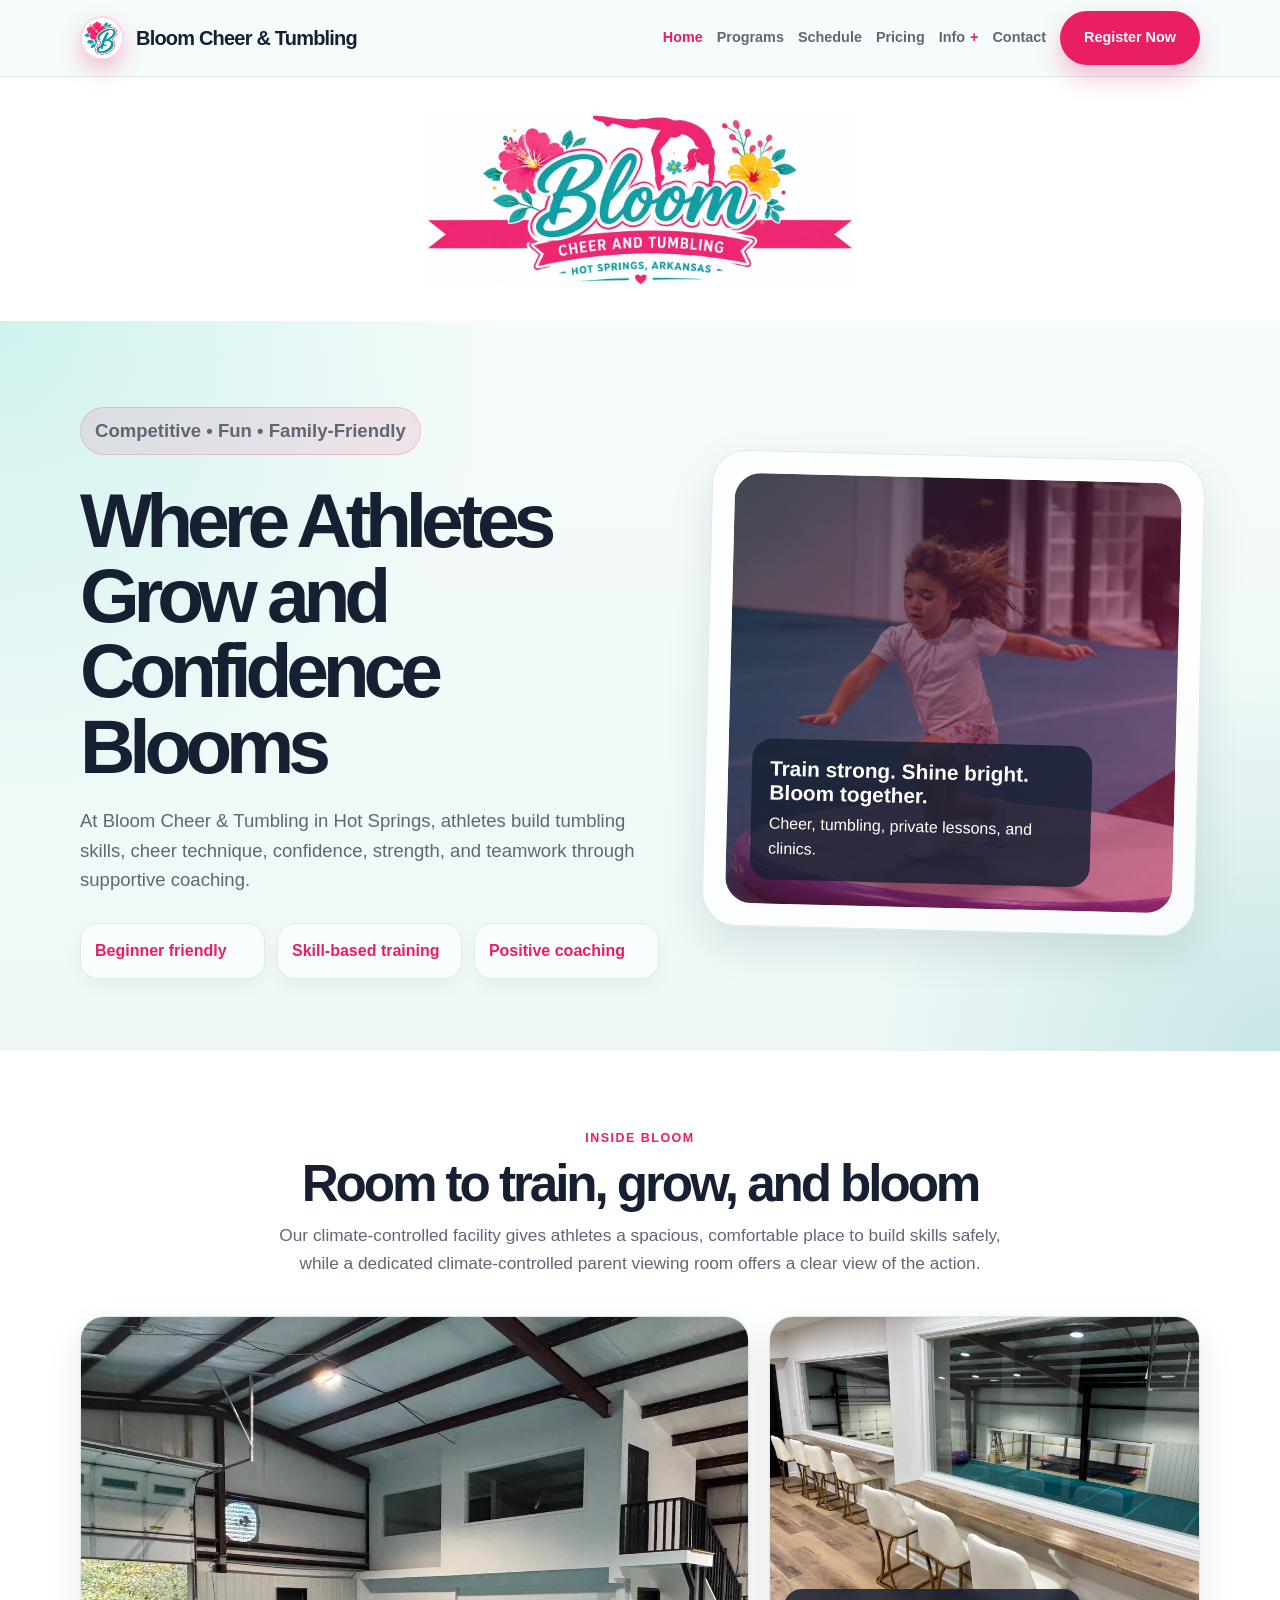
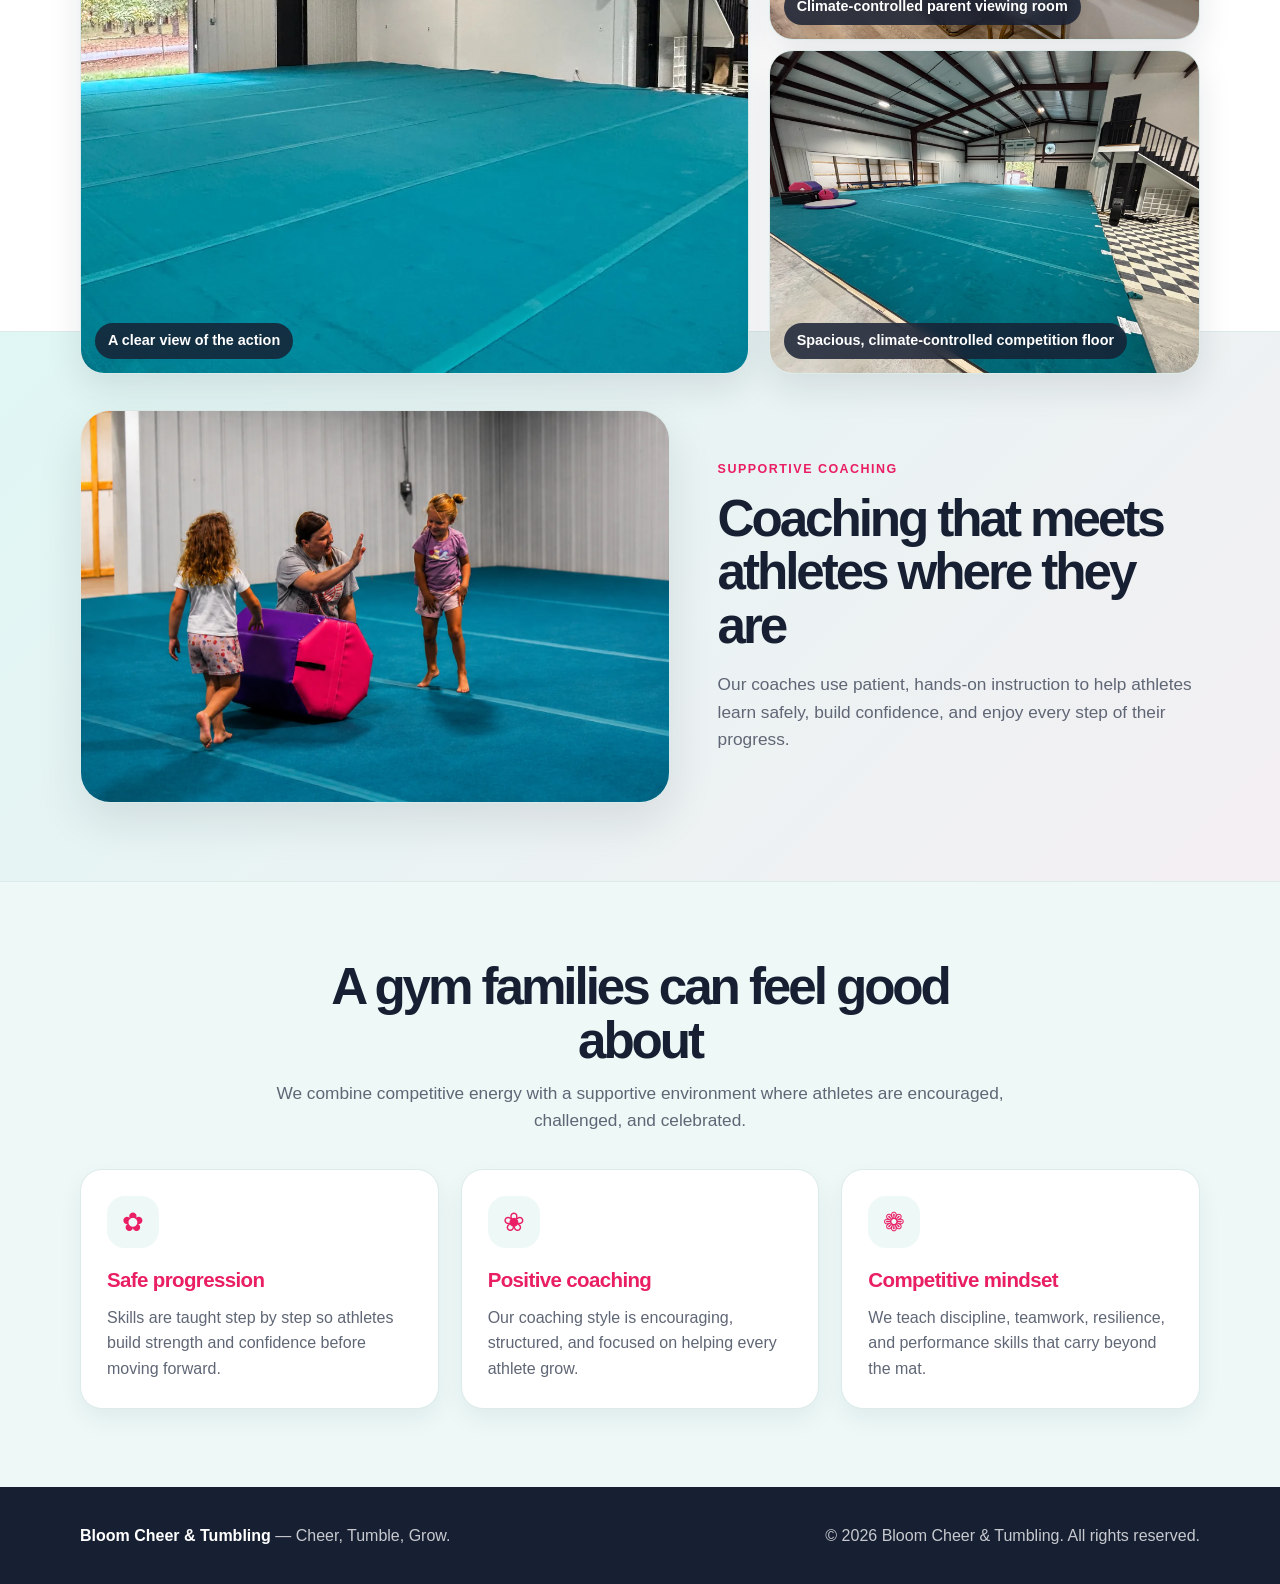
==== index.html @ 0827e1eb "big updates for pictures" ====
﻿<!DOCTYPE html>
<html lang="en">
<head>
  <meta charset="UTF-8" />
  <meta name="viewport" content="width=device-width, initial-scale=1.0" />
  <title>Bloom Cheer & Tumbling | Cheer & Tumbling Classes in Hot Springs, AR</title>
  <meta name="description" content="Bloom Cheer & Tumbling offers cheer classes, tumbling classes, private lessons, clinics, and all-star cheer training for athletes in Hot Springs, Arkansas." />
  <link rel="canonical" href="https://bloomcheerandtumbling.com/" />
  <meta property="og:type" content="website" />
  <meta property="og:site_name" content="Bloom Cheer & Tumbling" />
  <meta property="og:title" content="Bloom Cheer & Tumbling | Cheer & Tumbling Classes in Hot Springs, AR" />
  <meta property="og:description" content="Bloom Cheer & Tumbling offers cheer, tumbling, private lessons, and all-star cheer training in Hot Springs, Arkansas." />
  <meta property="og:url" content="https://bloomcheerandtumbling.com/" />
  <meta property="og:image" content="https://bloomcheerandtumbling.com/assets/logo/logo_full.webp" />
  <meta property="og:image:alt" content="Bloom Cheer & Tumbling logo" />
  <meta name="twitter:card" content="summary_large_image" />
  <meta name="twitter:title" content="Bloom Cheer & Tumbling | Cheer & Tumbling Classes in Hot Springs, AR" />
  <meta name="twitter:description" content="Bloom Cheer & Tumbling offers cheer, tumbling, private lessons, and all-star cheer training in Hot Springs, Arkansas." />
  <meta name="twitter:image" content="https://bloomcheerandtumbling.com/assets/logo/logo_full.webp" />
  <script type="application/ld+json">
    {
      "@context": "https://schema.org",
      "@type": "SportsActivityLocation",
      "@id": "https://bloomcheerandtumbling.com/#business",
      "name": "Bloom Cheer & Tumbling",
      "url": "https://bloomcheerandtumbling.com/",
      "image": "https://bloomcheerandtumbling.com/assets/logo/logo_full.webp",
      "logo": "https://bloomcheerandtumbling.com/assets/logo/logo.webp",
      "email": "coach@bloomcheerandtumbling.com",
      "telephone": "+15012299368",
      "description": "Bloom Cheer & Tumbling offers cheer classes, tumbling classes, private lessons, clinics, and all-star cheer training in Hot Springs, Arkansas.",
      "address": {
        "@type": "PostalAddress",
        "streetAddress": "260 Wagonwheel Terrace",
        "addressLocality": "Hot Springs",
        "addressRegion": "AR",
        "postalCode": "71913",
        "addressCountry": "US"
      },
      "sameAs": [
        "https://www.facebook.com/people/Bloom-Cheer-and-Tumbling/61589331817205/"
      ],
      "areaServed": [
        "Hot Springs, AR",
        "Hot Springs Village, AR",
        "Lake Hamilton, AR",
        "Mountain Pine, AR",
        "Malvern, AR"
      ],
      "makesOffer": [
        {
          "@type": "Offer",
          "itemOffered": {
            "@type": "Service",
            "name": "Cheer classes"
          }
        },
        {
          "@type": "Offer",
          "itemOffered": {
            "@type": "Service",
            "name": "Tumbling classes"
          }
        },
        {
          "@type": "Offer",
          "itemOffered": {
            "@type": "Service",
            "name": "Private lessons"
          }
        },
        {
          "@type": "Offer",
          "itemOffered": {
            "@type": "Service",
            "name": "All-star cheer"
          }
        }
      ]
    }
  </script>
  <!-- Google tag (gtag.js) -->
  <script async src="https://www.googletagmanager.com/gtag/js?id=G-JEN015XNBV"></script>
  <script>
    window.dataLayer = window.dataLayer || [];
    function gtag(){dataLayer.push(arguments);}
    gtag('js', new Date());

    gtag('config', 'G-JEN015XNBV');
  </script>
  <link rel="stylesheet" href="css/styles.css?v=20260808-open-house" />
</head><body>
  <header>
    <div class="container nav">
      <a href="./" class="logo" aria-label="Bloom Cheer & Tumbling home">
        <img class="logo-mark" src="assets/logo/logo.webp" alt="" />
        <span>Bloom Cheer & Tumbling</span>
      </a>

      <button class="mobile-menu-button" id="menuButton" aria-label="Open navigation menu">
        Menu
      </button>

      <nav class="nav-links" id="navLinks" aria-label="Main navigation">
        <a href="./" class="active">Home</a>
        <a href="programs.html">Programs</a>
        <a href="schedule.html">Schedule</a>
        <a href="pricing.html">Pricing</a>
        <details class="nav-dropdown">
          <summary>Info</summary>
          <div class="nav-dropdown-menu">
            <a href="all-star-info.html">All Star Info</a>
            <a href="about.html">About</a>
            <a href="faq.html">FAQ</a>
          </div>
        </details>
        <a href="contact.html">Contact</a>
        <a href="register.html" class="button button-primary">Register Now</a>
      </nav>
    </div>
  </header>
  <main>
    <section class="brand-strip" aria-label="Bloom Cheer & Tumbling logo">
      <div class="container">
        <img src="assets/logo/logo_full.webp" alt="Bloom Cheer & Tumbling" />
      </div>
    </section>

<section class="hero">
      <div class="container hero-grid">
        <div>
          <p class="eyebrow">Competitive &bull; Fun &bull; Family-Friendly</p>
          <h1>Where Athletes Grow and Confidence Blooms</h1>
          <p>
            At Bloom Cheer &amp; Tumbling in Hot Springs, athletes build tumbling skills,
            cheer technique, confidence, strength, and teamwork through supportive coaching.
          </p>

          <div class="hero-points" aria-label="Highlights">
            <div class="hero-point">Beginner friendly</div>
            <div class="hero-point">Skill-based training</div>
            <div class="hero-point">Positive coaching</div>
          </div>
        </div>

        <div class="hero-card">
          <div class="photo-placeholder" role="img" aria-label="Young athlete building confidence during beginner tumbling practice at Bloom Cheer and Tumbling">
            <div class="photo-caption">
              <strong>Train strong. Shine bright. Bloom together.</strong>
              <span>Cheer, tumbling, private lessons, and clinics.</span>
            </div>
          </div>
        </div>
      </div>
    </section>

    <section class="facility-section" aria-labelledby="facility-heading">
      <div class="container">
        <div class="section-heading center">
          <div class="section-label">Inside Bloom</div>
          <h2 id="facility-heading">Room to train, grow, and bloom</h2>
          <p>
            Our climate-controlled facility gives athletes a spacious, comfortable place to build skills safely,
            while a dedicated climate-controlled parent viewing room offers a clear view of the action.
          </p>
        </div>

        <div class="facility-gallery">
          <figure class="facility-photo facility-photo-main">
            <img src="assets/photos/facility/bloom-cheer-tumbling-hot-springs-gym-floor.webp" alt="Bloom Cheer &amp; Tumbling gym floor and elevated parent viewing room in Hot Springs, Arkansas" width="1600" height="1200" loading="lazy" decoding="async" />
            <figcaption>A clear view of the action</figcaption>
          </figure>

          <div class="facility-photo-stack">
            <figure class="facility-photo">
              <img src="assets/photos/facility/parent-viewing-room-bloom-cheer-tumbling.webp" alt="Parent viewing room at Bloom Cheer &amp; Tumbling overlooking the training floor" width="1600" height="1200" loading="lazy" decoding="async" />
              <figcaption>Climate-controlled parent viewing room</figcaption>
            </figure>

            <figure class="facility-photo">
              <img src="assets/photos/facility/bloom-cheer-tumbling-hot-springs-competition-floor.webp" alt="Teal competition floor at Bloom Cheer &amp; Tumbling in Hot Springs, Arkansas" width="1600" height="1200" loading="lazy" decoding="async" />
              <figcaption>Spacious, climate-controlled competition floor</figcaption>
            </figure>
          </div>
        </div>
      </div>
    </section>

    <section class="coaching-section" aria-labelledby="coaching-heading">
      <div class="container coaching-feature">
        <div class="coaching-photo">
          <img src="assets/photos/about/supportive-youth-tumbling-coach-hot-springs.webp" alt="Coach encouraging young athletes during beginner tumbling practice at Bloom Cheer and Tumbling in Hot Springs" width="1536" height="1024" loading="lazy" decoding="async" />
        </div>

        <div class="coaching-content">
          <div class="section-label">Supportive coaching</div>
          <h2 id="coaching-heading">Coaching that meets athletes where they are</h2>
          <p>
            Our coaches use patient, hands-on instruction to help athletes learn safely,
            build confidence, and enjoy every step of their progress.
          </p>
        </div>
      </div>
    </section>

<section class="soft-section">
      <div class="container">
        <div class="section-heading center">
          <h2>A gym families can feel good about</h2>
          <p>
            We combine competitive energy with a supportive environment where athletes are encouraged, challenged, and celebrated.
          </p>
        </div>

        <div class="why-grid">
          <article class="card">
            <div class="card-icon">&#10047;</div>
            <h3>Safe progression</h3>
            <p>Skills are taught step by step so athletes build strength and confidence before moving forward.</p>
          </article>

          <article class="card">
            <div class="card-icon">&#10048;</div>
            <h3>Positive coaching</h3>
            <p>Our coaching style is encouraging, structured, and focused on helping every athlete grow.</p>
          </article>

          <article class="card">
            <div class="card-icon">&#10049;</div>
            <h3>Competitive mindset</h3>
            <p>We teach discipline, teamwork, resilience, and performance skills that carry beyond the mat.</p>
          </article>
        </div>
      </div>
    </section>
  </main>

<footer>
    <div class="container footer-grid">
      <p><strong>Bloom Cheer & Tumbling</strong> &mdash; Cheer, Tumble, Grow.</p>
      <p>&copy; <span id="year"></span> Bloom Cheer & Tumbling. All rights reserved.</p>
    </div>
  </footer>

  <script src="js/media.js"></script>
  <script src="js/main.js"></script></body>
</html>
---- css/styles.css ----
﻿    :root {
      --pink: #e91e63;
      --pink-dark: #c2185b;
      --navy: #172033;
      --teal: #20c7b5;

      --background: #f5fcfb;
      --section-bg: #edf8f7;
      --soft: #edf8f7;
      --white: #ffffff;
      --gray: #5f6675;
      --light-gray: #dcebea;

      --shadow: 0 18px 45px rgba(23, 32, 51, 0.10);
      --radius: 22px;
    }

    * {
      box-sizing: border-box;
      margin: 0;
      padding: 0;
    }

    html {
      scroll-behavior: smooth;
    }

    body {
      font-family: Arial, Helvetica, sans-serif;
      color: var(--navy);
      background: var(--background);
      line-height: 1.6;
    }

    a {
      color: inherit;
      text-decoration: none;
    }

    img {
      max-width: 100%;
      display: block;
    }

    .container {
      width: min(1120px, calc(100% - 32px));
      margin: 0 auto;
    }

    .announcement {
      position: relative;
      overflow: hidden;
      background: linear-gradient(135deg, #263b68 0%, #49356f 55%, #6a3f72 100%);
      color: var(--white);
      text-align: center;
      padding: 36px 0;
    }

    .announcement::before,
    .announcement::after {
      content: "";
      position: absolute;
      width: 220px;
      height: 220px;
      border-radius: 50%;
      background: rgba(255, 255, 255, 0.08);
    }

    .announcement::before {
      top: -150px;
      left: 8%;
    }

    .announcement::after {
      right: 7%;
      bottom: -165px;
    }

    .announcement-content {
      position: relative;
      z-index: 1;
      display: flex;
      align-items: center;
      justify-content: center;
      flex-wrap: wrap;
      gap: 24px 38px;
    }

    .announcement-label {
      border: 2px solid rgba(255, 255, 255, 0.72);
      border-radius: 999px;
      padding: 10px 18px;
      font-size: 0.82rem;
      font-weight: 900;
      letter-spacing: 0.14em;
      text-transform: uppercase;
    }

    .announcement-details h2 {
      color: var(--white);
      font-size: clamp(2.2rem, 5vw, 3.8rem);
      line-height: 0.95;
      letter-spacing: -0.06em;
      margin-bottom: 10px;
    }

    .announcement-time {
      font-size: clamp(1.1rem, 2.2vw, 1.45rem);
      font-weight: 900;
      margin-bottom: 5px;
    }

    .announcement-facts {
      display: flex;
      justify-content: center;
      flex-wrap: wrap;
      gap: 6px 22px;
      margin: 10px 0 12px;
      color: rgba(255, 255, 255, 0.9);
    }

    .announcement-facts span {
      display: inline-flex;
      gap: 5px;
    }

    .announcement-reassurance {
      max-width: 720px;
      margin: 0 auto 12px;
      color: var(--white);
      font-weight: 800;
    }

    .announcement a {
      color: var(--white);
      font-weight: 800;
      text-decoration: underline;
      text-decoration-color: var(--teal);
      text-decoration-thickness: 2px;
      text-underline-offset: 4px;
    }

    .announcement a:hover {
      color: var(--teal);
    }

    .announcement .button {
      color: var(--white);
      text-decoration: none;
    }

    .announcement .button:hover {
      color: var(--white);
    }

    header {
      position: sticky;
      top: 0;
      z-index: 100;
      background: rgba(245, 252, 251, 0.92);
      backdrop-filter: blur(14px);
      border-bottom: 1px solid var(--light-gray);
    }

    .nav {
      min-height: 76px;
      display: flex;
      align-items: center;
      justify-content: space-between;
      gap: 24px;
    }

    .logo {
      display: flex;
      align-items: center;
      gap: 12px;
      font-weight: 900;
      letter-spacing: -0.04em;
      font-size: 1.25rem;
    }

    .logo-mark {
      width: 44px;
      height: 44px;
      border-radius: 50%;
      object-fit: cover;
      object-position: center;
      background: var(--white);
      border: 2px solid rgba(233, 30, 99, 0.18);
      box-shadow: 0 10px 22px rgba(233, 30, 99, 0.28);
    }

    .nav-links {
      display: flex;
      align-items: center;
      justify-content: flex-end;
      flex-wrap: wrap;
      gap: 14px;
      font-weight: 700;
      color: var(--gray);
      font-size: 0.9rem;
    }

    .nav-links a:hover {
      color: var(--pink);
    }

    .nav-links a.active {
      color: var(--pink);
    }

    .nav-dropdown {
      position: relative;
    }

    .nav-dropdown summary {
      list-style: none;
      cursor: pointer;
      color: var(--gray);
      font-weight: 700;
    }

    .nav-dropdown summary::-webkit-details-marker {
      display: none;
    }

    .nav-dropdown summary::after {
      content: "+";
      color: var(--pink);
      font-weight: 900;
      margin-left: 5px;
    }

    .nav-dropdown[open] summary,
    .nav-dropdown summary:hover {
      color: var(--pink);
    }

    .nav-dropdown[open] summary::after {
      content: "-";
    }

    .nav-dropdown-menu {
      position: absolute;
      top: calc(100% + 12px);
      right: 0;
      min-width: 150px;
      background: var(--white);
      border: 1px solid var(--light-gray);
      border-radius: 16px;
      box-shadow: var(--shadow);
      padding: 10px;
      display: grid;
      gap: 4px;
      z-index: 20;
    }

    .nav-dropdown-menu a {
      display: block;
      padding: 9px 10px;
      border-radius: 10px;
      white-space: nowrap;
    }

    .nav-dropdown-menu a:hover,
    .nav-dropdown-menu a.active {
      background: var(--section-bg);
    }

    .mobile-menu-button {
      display: none;
      border: 0;
      background: var(--section-bg);
      border-radius: 14px;
      padding: 10px 12px;
      font-size: 1rem;
      font-weight: 800;
      cursor: pointer;
    }

    .button {
      display: inline-flex;
      align-items: center;
      justify-content: center;
      border-radius: 999px;
      padding: 13px 22px;
      font-weight: 800;
      border: 2px solid transparent;
      transition: 0.2s ease;
      cursor: pointer;
    }

    .button-primary {
      background: var(--pink);
      color: var(--white);
      box-shadow: 0 12px 24px rgba(233, 30, 99, 0.28);
    }

    .button-primary:hover {
      background: var(--pink-dark);
      transform: translateY(-2px);
    }

    .button-secondary {
      background: var(--white);
      color: var(--navy);
      border-color: var(--light-gray);
    }

    .button-secondary:hover {
      border-color: var(--pink);
      color: var(--pink);
      transform: translateY(-2px);
    }

    .button-map {
      background: var(--teal);
      color: var(--navy);
      border-color: var(--teal);
    }

    .button-map:hover {
      background: #18ad9e;
      border-color: #18ad9e;
      color: var(--navy);
      transform: translateY(-2px);
    }

    .hero {
      position: relative;
      overflow: hidden;
      background:
        radial-gradient(circle at top left, rgba(32, 199, 181, 0.18), transparent 34%),
        radial-gradient(circle at bottom right, rgba(0, 139, 139, 0.16), transparent 28%),
        linear-gradient(180deg, #f6fcfb 0%, #edf8f7 100%);
      padding: 86px 0 72px;
    }

    .hero-grid {
      display: grid;
      grid-template-columns: 1.08fr 0.92fr;
      align-items: center;
      gap: 48px;
    }

    .eyebrow {
      display: inline-flex;
      align-items: center;
      gap: 8px;
      color: var(--pink);
      background: rgba(233, 30, 99, 0.1);
      border: 1px solid rgba(233, 30, 99, 0.18);
      border-radius: 999px;
      padding: 8px 14px;
      font-weight: 900;
      font-size: 0.92rem;
      margin-bottom: 18px;
    }

    .hero h1 {
      font-size: clamp(2.6rem, 6vw, 5.2rem);
      line-height: 0.98;
      letter-spacing: -0.08em;
      margin-bottom: 22px;
    }

    .hero p {
      font-size: 1.16rem;
      color: var(--gray);
      max-width: 620px;
      margin-bottom: 28px;
    }

    .hero-actions {
      display: flex;
      gap: 14px;
      flex-wrap: wrap;
      margin-bottom: 30px;
    }

    .hero-points {
      display: grid;
      grid-template-columns: repeat(3, 1fr);
      gap: 12px;
      max-width: 680px;
    }

    .hero-point {
      background: rgba(255, 255, 255, 0.72);
      border: 1px solid var(--light-gray);
      border-radius: 18px;
      padding: 14px;
      font-weight: 800;
      color: var(--pink);
      box-shadow: 0 8px 18px rgba(23, 32, 51, 0.04);
    }

    .hero-card {
      background: rgba(255, 255, 255, 0.82);
      border-radius: 34px;
      padding: 22px;
      box-shadow: var(--shadow);
      border: 1px solid var(--light-gray);
      transform: rotate(1.4deg);
    }

    .photo-placeholder {
      min-height: 430px;
      border-radius: 26px;
      background:
        linear-gradient(135deg, rgba(23, 32, 51, 0.7), rgba(233, 30, 99, 0.48)),
        url("../assets/photos/hero/beginner-tumbling-practice-hot-springs.webp");
      background-size: cover;
      background-position: center;
      display: flex;
      align-items: end;
      padding: 24px;
      color: var(--white);
    }

    .photo-caption {
      background: rgba(23, 32, 51, 0.82);
      border-radius: 20px;
      padding: 18px;
      max-width: 340px;
    }

    .photo-caption strong {
      display: block;
      font-size: 1.3rem;
      line-height: 1.15;
      margin-bottom: 6px;
    }

    .facility-section {
      background: var(--white);
    }

    .facility-gallery {
      display: grid;
      grid-template-columns: 1.55fr 1fr;
      gap: 20px;
      height: clamp(460px, 42vw, 560px);
      margin-top: 38px;
    }

    .facility-photo-stack {
      display: grid;
      grid-template-rows: repeat(2, minmax(0, 1fr));
      gap: 10px;
    }

    .facility-photo {
      position: relative;
      overflow: hidden;
      min-height: 0;
      margin: 0;
      border: 1px solid var(--light-gray);
      border-radius: 24px;
      background: var(--section-bg);
      box-shadow: 0 14px 34px rgba(23, 32, 51, 0.1);
    }

    .facility-photo img {
      display: block;
      width: 100%;
      height: 100%;
      object-fit: cover;
      transition: transform 300ms ease;
    }

    .facility-photo-main {
      height: 100%;
      aspect-ratio: auto;
    }

    .facility-photo-stack .facility-photo {
      aspect-ratio: auto;
    }

    .facility-photo figcaption {
      position: absolute;
      right: 14px;
      bottom: 14px;
      left: 14px;
      width: fit-content;
      max-width: calc(100% - 28px);
      padding: 9px 13px;
      border-radius: 999px;
      background: rgba(23, 32, 51, 0.84);
      color: var(--white);
      font-size: 0.9rem;
      font-weight: 800;
      line-height: 1.2;
      backdrop-filter: blur(6px);
    }

    @media (hover: hover) {
      .facility-photo:hover img {
        transform: scale(1.025);
      }
    }

    .coaching-section {
      background: linear-gradient(135deg, rgba(32, 199, 181, 0.1), rgba(233, 30, 99, 0.06));
      border-top: 1px solid var(--light-gray);
      border-bottom: 1px solid var(--light-gray);
    }

    .coaching-feature {
      display: grid;
      grid-template-columns: 1.1fr 0.9fr;
      gap: 48px;
      align-items: center;
    }

    .coaching-photo {
      overflow: hidden;
      aspect-ratio: 3 / 2;
      border: 1px solid var(--light-gray);
      border-radius: 30px;
      background: var(--section-bg);
      box-shadow: var(--shadow);
    }

    .coaching-photo img {
      width: 100%;
      height: 100%;
      object-fit: cover;
    }

    .coaching-content h2 {
      margin: 12px 0 18px;
      font-size: clamp(2rem, 4vw, 3.2rem);
      line-height: 1.05;
      letter-spacing: -0.06em;
    }

    .coaching-content p {
      color: var(--gray);
      font-size: 1.08rem;
    }

    .brand-strip {
      padding: 34px 0;
      background: var(--white);
    }

    .brand-strip .container {
      display: flex;
      justify-content: center;
    }

    .brand-strip img {
      width: min(100%, 430px);
      height: auto;
      display: block;
    }

    section {
      padding: 78px 0;
    }

    .section-heading {
      max-width: 730px;
      margin-bottom: 34px;
    }

    .section-heading.center {
      text-align: center;
      margin-left: auto;
      margin-right: auto;
    }

    #programs .section-heading {
      max-width: 1120px;
    }

    #programs .section-heading p {
      max-width: 730px;
      margin-left: auto;
      margin-right: auto;
    }

    @media (min-width: 901px) {
      #programs .section-heading h1 {
        white-space: nowrap;
      }
    }

    .section-label {
      color: var(--pink);
      font-weight: 900;
      text-transform: uppercase;
      letter-spacing: 0.12em;
      font-size: 0.78rem;
      margin-bottom: 8px;
    }

    h2,
    .section-heading h1,
    .about-content h1,
    .cta h1 {
      font-size: clamp(2rem, 4vw, 3.2rem);
      line-height: 1.05;
      letter-spacing: -0.06em;
      margin-bottom: 12px;
    }

    .section-heading p {
      color: var(--gray);
      font-size: 1.08rem;
    }

    .program-grid,
    .why-grid,
    .pricing-grid {
      display: grid;
      grid-template-columns: repeat(3, 1fr);
      gap: 22px;
    }

    .program-grid {
      grid-template-columns: repeat(2, 1fr);
      align-items: stretch;
    }

    .program-feature-photo {
      position: relative;
      overflow: hidden;
      aspect-ratio: 2 / 1;
      margin: 0 0 34px;
      border: 1px solid var(--light-gray);
      border-radius: 30px;
      background: var(--section-bg);
      box-shadow: var(--shadow);
    }

    .program-feature-photo img {
      display: block;
      width: 100%;
      height: 100%;
      object-fit: cover;
      object-position: center 46%;
    }

    .program-feature-photo figcaption {
      position: absolute;
      right: 18px;
      bottom: 18px;
      padding: 10px 15px;
      border-radius: 999px;
      background: rgba(23, 32, 51, 0.84);
      color: var(--white);
      font-weight: 800;
      line-height: 1.2;
      backdrop-filter: blur(6px);
    }

    .program-skill-feature {
      display: grid;
      grid-template-columns: 1.1fr 0.9fr;
      gap: 38px;
      align-items: center;
      margin: 38px 0;
      padding: 24px;
      border: 1px solid var(--light-gray);
      border-radius: 30px;
      background: linear-gradient(135deg, rgba(32, 199, 181, 0.1), rgba(233, 30, 99, 0.06));
      box-shadow: 0 14px 34px rgba(23, 32, 51, 0.08);
    }

    .program-skill-feature img {
      display: block;
      width: 100%;
      aspect-ratio: 3 / 2;
      border-radius: 22px;
      object-fit: cover;
    }

    .program-skill-content h2 {
      margin: 12px 0 16px;
      font-size: clamp(1.8rem, 3.5vw, 2.7rem);
      line-height: 1.05;
      letter-spacing: -0.05em;
    }

    .program-skill-content p {
      color: var(--gray);
      font-size: 1.05rem;
    }

    .packet-intro {
      display: grid;
      grid-template-columns: 1.1fr 0.9fr;
      gap: 22px;
      align-items: stretch;
      margin-bottom: 54px;
    }

    .packet-list {
      margin-top: 30px;
      gap: 18px;
    }

    .packet-list .faq-category {
      margin: 34px 0 14px;
      color: var(--pink);
      font-size: 1.22rem;
      letter-spacing: -0.03em;
    }

    .packet-list .faq-answer p + p {
      margin-top: 10px;
    }

    .packet-list .faq-item {
      border: 1px solid var(--light-gray);
      border-radius: var(--radius);
      box-shadow: 0 10px 24px rgba(23, 32, 51, 0.06);
    }

    .packet-list .faq-question {
      padding: 24px 26px;
      background: var(--white);
      align-items: center;
      font-size: 1.18rem;
      letter-spacing: -0.03em;
    }

    .packet-list .faq-question span {
      flex: 0 0 auto;
      display: grid;
      place-items: center;
      width: 28px;
      height: 28px;
      border-radius: 999px;
      background: var(--white);
      color: var(--pink);
      border: 1px solid var(--light-gray);
      box-shadow: 0 4px 12px rgba(23, 32, 51, 0.06);
    }

    .packet-list .faq-answer {
      padding: 0 26px 26px;
      line-height: 1.55;
    }

    .packet-list .faq-answer > p {
      max-width: 920px;
    }

    .packet-list .faq-answer ul {
      display: grid;
      grid-template-columns: repeat(auto-fit, minmax(210px, 1fr));
      gap: 6px 22px;
      padding-left: 20px;
      margin-top: 10px;
    }

    .packet-list .faq-answer .practice-attire-list {
      grid-template-columns: 1fr;
    }

    .packet-list .faq-answer p + ul,
    .packet-list .faq-answer ul + p,
    .packet-list .faq-answer .schedule-wrapper + p,
    .packet-list .faq-answer .schedule-grid + p {
      margin-top: 12px;
    }

    .packet-list .schedule-grid {
      grid-template-columns: repeat(2, minmax(0, 1fr));
      gap: 16px;
    }

    .packet-list .fees-tuition-grid {
      grid-template-columns: 1fr;
    }

    .packet-list .schedule-day {
      background: var(--white);
      border: 1px solid var(--light-gray);
      border-radius: var(--radius);
      box-shadow: 0 10px 24px rgba(23, 32, 51, 0.06);
    }

    .packet-list .schedule-day h3 {
      background: transparent;
      color: var(--navy);
      padding: 20px 20px 8px;
      font-size: 1.28rem;
      letter-spacing: -0.03em;
    }

    .packet-list .schedule-wrapper {
      overflow-x: visible;
    }

    .packet-list table {
      min-width: 0;
      table-layout: fixed;
    }

    .packet-list table:not(:has(thead)) {
      border-collapse: separate;
      border-spacing: 0;
    }

    .packet-list table:not(:has(thead)) tr {
      display: grid;
      grid-template-columns: minmax(130px, 0.42fr) 1fr;
    }

    .packet-list table:not(:has(thead)) th {
      background: rgba(32, 199, 181, 0.1);
      color: #0a766c;
      text-transform: none;
      letter-spacing: 0;
      font-size: 0.88rem;
    }

    .packet-list th,
    .packet-list td {
      padding: 12px 14px;
      vertical-align: top;
    }

    .packet-list th {
      font-size: 0.78rem;
    }

    .packet-list .schedule-day > p {
      padding: 14px 16px;
      line-height: 1.5;
    }

    .packet-list .schedule-day > ul {
      padding: 0 16px 16px 34px;
    }

    .card {
      background: var(--white);
      border: 1px solid var(--light-gray);
      border-radius: var(--radius);
      padding: 26px;
      box-shadow: 0 10px 24px rgba(23, 32, 51, 0.06);
    }

    .program-grid .card {
      height: 100%;
    }

    .card-icon {
      width: 52px;
      height: 52px;
      border-radius: 18px;
      display: grid;
      place-items: center;
      background: var(--section-bg);
      color: var(--pink);
      font-size: 1.6rem;
      margin-bottom: 16px;
    }

    .card h3 {
      font-size: 1.28rem;
      margin-bottom: 8px;
      letter-spacing: -0.03em;
    }

    #pricing .card h3 {
      color: var(--pink);
    }

    #programs .card h3 {
      color: var(--pink);
    }

    .why-grid .card h3 {
      color: var(--pink);
    }

    .card p,
    .card li {
      color: var(--gray);
    }

    .card p + p {
      margin-top: 12px;
    }

    .card ul {
      padding-left: 20px;
      margin-top: 14px;
    }

    .soft-section {
      background: var(--section-bg);
    }

    .schedule-note {
      margin-bottom: 22px;
      color: var(--gray);
      background: var(--white);
      border: 1px solid var(--light-gray);
      border-radius: var(--radius);
      padding: 22px 26px;
      box-shadow: 0 10px 24px rgba(23, 32, 51, 0.06);
    }

    .schedule-note a {
      color: var(--pink);
      font-weight: 900;
      text-decoration: underline;
      text-underline-offset: 3px;
    }

    .schedule-note a:hover {
      color: var(--pink-dark);
    }

    .schedule-grid {
      display: grid;
      gap: 22px;
    }

    .schedule-day {
      background: var(--white);
      border: 1px solid var(--light-gray);
      border-radius: var(--radius);
      box-shadow: 0 10px 24px rgba(23, 32, 51, 0.06);
      overflow: hidden;
    }

    .schedule-day h3 {
      background: linear-gradient(135deg, var(--navy), #273552);
      color: var(--white);
      font-size: 1.15rem;
      letter-spacing: -0.02em;
      padding: 16px 20px;
    }

    #schedule .schedule-day {
      padding: 26px;
      box-shadow: 0 10px 24px rgba(23, 32, 51, 0.06);
    }

    #schedule .schedule-day h3 {
      background: transparent;
      color: var(--pink);
      font-size: 1.28rem;
      letter-spacing: -0.03em;
      padding: 0;
      margin-bottom: 16px;
    }

    #schedule .schedule-wrapper {
      border: 1px solid var(--light-gray);
      border-radius: 16px;
    }

    #schedule th {
      background: var(--section-bg);
      color: var(--navy);
    }

    .schedule-wrapper {
      overflow-x: auto;
      background: var(--white);
    }

    .schedule-day > p {
      padding: 18px 20px;
      color: var(--gray);
    }

    .schedule-day > ul {
      padding: 0 20px 20px 40px;
      color: var(--gray);
    }

    .schedule-coming-soon {
      max-width: 720px;
      background: var(--white);
      border: 1px dashed rgba(233, 30, 99, 0.32);
      border-radius: var(--radius);
      padding: 34px;
      box-shadow: 0 10px 24px rgba(23, 32, 51, 0.06);
    }

    .coming-soon-label {
      display: inline-flex;
      align-items: center;
      justify-content: center;
      min-width: 72px;
      border-radius: 999px;
      background: rgba(32, 199, 181, 0.14);
      color: #0a766c;
      font-weight: 900;
      letter-spacing: 0.08em;
      margin-bottom: 16px;
      padding: 8px 14px;
    }

    .schedule-coming-soon h3 {
      font-size: 1.5rem;
      letter-spacing: -0.03em;
      margin-bottom: 8px;
    }

    .schedule-coming-soon p {
      color: var(--gray);
      max-width: 560px;
    }

    table {
      width: 100%;
      border-collapse: collapse;
      min-width: 620px;
    }

    th,
    td {
      padding: 18px;
      text-align: left;
      border-bottom: 1px solid var(--light-gray);
    }

    th {
      background: var(--navy);
      color: var(--white);
      font-size: 0.9rem;
      text-transform: uppercase;
      letter-spacing: 0.08em;
    }

    tr:last-child td {
      border-bottom: 0;
    }

    .level-tag {
      display: inline-flex;
      border-radius: 999px;
      padding: 6px 10px;
      background: rgba(32, 199, 181, 0.14);
      color: #0a766c;
      font-weight: 900;
      font-size: 0.82rem;
    }

    .price {
      font-size: 2.4rem;
      font-weight: 900;
      letter-spacing: -0.06em;
      margin: 12px 0 4px;
    }

    .price span {
      font-size: 1rem;
      color: var(--gray);
      letter-spacing: normal;
    }

    .registration-grid {
      display: grid;
      grid-template-columns: 1fr 1fr;
      gap: 22px;
      align-items: stretch;
    }

    .registration-card {
      background: var(--white);
      border: 1px solid var(--light-gray);
      border-radius: var(--radius);
      padding: 26px;
      box-shadow: 0 10px 24px rgba(23, 32, 51, 0.06);
      display: flex;
      flex-direction: column;
      gap: 14px;
    }

    .registration-card.feature-card {
      background: linear-gradient(135deg, var(--navy), #273552);
      color: var(--white);
      box-shadow: var(--shadow);
    }

    .registration-card.feature-card p,
    .registration-card.feature-card li {
      color: rgba(255, 255, 255, 0.82);
    }

    .registration-card h3 {
      font-size: 1.34rem;
      letter-spacing: -0.03em;
    }

    .registration-card p,
    .registration-card li {
      color: var(--gray);
    }

    .registration-card ul {
      padding-left: 20px;
    }

    .registration-instructions {
      max-width: 860px;
    }

    .registration-instructions ol {
      padding-left: 22px;
    }

    .registration-instructions li + li {
      margin-top: 10px;
    }

    .registration-instructions a:not(.button) {
      color: var(--pink);
      font-weight: 800;
      text-decoration: underline;
      text-underline-offset: 3px;
    }

    .registration-actions {
      display: flex;
      gap: 12px;
      flex-wrap: wrap;
      margin-top: auto;
    }

    .jackrabbit-note {
      margin-top: 22px;
      color: var(--gray);
      background: rgba(32, 199, 181, 0.12);
      border: 1px solid rgba(32, 199, 181, 0.22);
      border-radius: 18px;
      padding: 16px 18px;
      font-weight: 700;
    }

    .about-grid {
      display: grid;
      grid-template-columns: 0.9fr 1.1fr;
      gap: 42px;
      align-items: start;
    }

    .about-image {
      min-height: 390px;
      border-radius: 34px;
      background:
        linear-gradient(135deg, rgba(32, 199, 181, 0.42), rgba(233, 30, 99, 0.34)),
        url("../assets/photos/about/youth-tumbling-class-hot-springs.webp");
      background-size: cover;
      background-position: center;
      box-shadow: var(--shadow);
    }

    .about-content {
      max-width: 720px;
    }

    .about-intro {
      margin-top: 16px;
      color: var(--gray);
      font-size: 1.05rem;
    }

    .about-intro p + p {
      margin-top: 12px;
    }

    .coach-bio {
      margin-top: 36px;
      background: var(--white);
      border: 1px solid var(--light-gray);
      border-radius: var(--radius);
      padding: 30px;
      box-shadow: 0 10px 24px rgba(23, 32, 51, 0.06);
      color: var(--gray);
      display: grid;
      grid-template-columns: 180px 1fr;
      gap: 28px;
      align-items: start;
    }

    .coach-bio-photo {
      width: 180px;
      aspect-ratio: 1;
      border-radius: 50%;
      background:
        url("../assets/photos/about/shelley-crosthwait-headshot.webp") center / cover no-repeat,
        var(--section-bg);
      border: 3px solid rgba(233, 30, 99, 0.18);
      box-shadow: 0 10px 22px rgba(23, 32, 51, 0.08);
    }

    .coach-bio h3 {
      color: var(--pink);
      font-size: 1.65rem;
      letter-spacing: -0.03em;
      margin-bottom: 14px;
      line-height: 1.12;
    }

    .coach-bio p + p {
      margin-top: 14px;
    }

    .media-toolbar {
      display: flex;
      align-items: center;
      justify-content: space-between;
      gap: 18px;
      margin-bottom: 24px;
      flex-wrap: wrap;
    }

    .media-note {
      color: var(--gray);
      font-weight: 700;
      max-width: 520px;
    }

    .filter-group {
      display: flex;
      gap: 8px;
      flex-wrap: wrap;
    }

    .filter-button {
      border: 1px solid var(--light-gray);
      background: var(--white);
      color: var(--gray);
      border-radius: 999px;
      padding: 9px 14px;
      font-weight: 900;
      cursor: pointer;
      transition: 0.2s ease;
    }

    .filter-button:hover,
    .filter-button.active {
      border-color: var(--pink);
      background: rgba(233, 30, 99, 0.1);
      color: var(--pink);
    }

    .media-grid {
      columns: 3 260px;
      column-gap: 18px;
    }

    .media-card {
      display: inline-block;
      width: 100%;
      margin: 0 0 18px;
      overflow: hidden;
      background: var(--white);
      border: 1px solid var(--light-gray);
      border-radius: var(--radius);
      box-shadow: 0 10px 24px rgba(23, 32, 51, 0.06);
      break-inside: avoid;
    }

    .media-card img,
    .media-card video {
      width: 100%;
      aspect-ratio: 4 / 3;
      object-fit: cover;
      background: var(--section-bg);
    }

    .media-card.tall img,
    .media-card.tall video {
      aspect-ratio: 3 / 4;
    }

    .media-content {
      padding: 16px;
    }

    .media-meta {
      display: flex;
      align-items: center;
      justify-content: space-between;
      gap: 12px;
      color: var(--gray);
      font-size: 0.86rem;
      font-weight: 800;
      margin-bottom: 6px;
    }

    .media-tag {
      display: inline-flex;
      border-radius: 999px;
      padding: 5px 9px;
      background: rgba(32, 199, 181, 0.14);
      color: #0a766c;
      font-size: 0.76rem;
      text-transform: uppercase;
      letter-spacing: 0.08em;
    }

    .media-content h3 {
      font-size: 1.08rem;
      line-height: 1.22;
      margin-bottom: 6px;
      letter-spacing: -0.03em;
    }

    .media-content p {
      color: var(--gray);
      font-size: 0.95rem;
    }

    .media-empty {
      display: none;
      background: var(--white);
      border: 1px dashed var(--light-gray);
      border-radius: var(--radius);
      padding: 28px;
      color: var(--gray);
      text-align: center;
      font-weight: 800;
    }

    .faq-list {
      display: grid;
      gap: 14px;
    }

    .faq-category {
      margin-top: 18px;
      color: var(--pink);
      font-size: 1.22rem;
      letter-spacing: -0.03em;
    }

    .faq-category:first-child {
      margin-top: 0;
    }

    .faq-item {
      background: var(--white);
      border: 1px solid var(--light-gray);
      border-radius: 18px;
      overflow: hidden;
    }

    .faq-question {
      width: 100%;
      text-align: left;
      background: transparent;
      border: 0;
      padding: 20px;
      display: flex;
      justify-content: space-between;
      gap: 18px;
      font-weight: 900;
      color: var(--navy);
      font-size: 1rem;
      cursor: pointer;
    }

    .faq-answer {
      display: none;
      padding: 0 20px 20px;
      color: var(--gray);
    }

    .faq-item.active .faq-answer {
      display: block;
    }

    .cta {
      background: linear-gradient(135deg, var(--navy), #273552);
      color: var(--white);
      border-radius: 36px;
      padding: 46px;
      display: grid;
      grid-template-columns: 1.1fr 0.9fr;
      gap: 24px;
      align-items: center;
      box-shadow: var(--shadow);
    }

    .cta h1,
    .cta h2,
    .cta p {
      color: var(--white);
    }

    .cta p {
      opacity: 0.82;
      margin-top: 8px;
    }

    .cta-actions {
      display: flex;
      justify-content: flex-end;
      gap: 14px;
      flex-wrap: wrap;
    }

    .contact-card {
      background: rgba(255, 255, 255, 0.08);
      border: 1px solid rgba(255, 255, 255, 0.18);
      border-radius: 22px;
      padding: 22px;
    }

    .contact-card p {
      margin-bottom: 8px;
    }

    .contact-card a {
      color: var(--white);
      overflow-wrap: anywhere;
      text-decoration: underline;
      text-underline-offset: 3px;
    }

    #contact .cta {
      background: transparent;
      color: var(--navy);
      border-radius: 0;
      padding: 0;
      box-shadow: none;
      align-items: stretch;
    }

    #contact .cta > div:first-child,
    #contact .contact-card {
      background: var(--white);
      border: 1px solid var(--light-gray);
      border-radius: var(--radius);
      padding: 26px;
      box-shadow: 0 10px 24px rgba(23, 32, 51, 0.06);
    }

    #contact .cta h1,
    #contact .cta h2 {
      color: var(--navy);
    }

    #contact .cta p,
    #contact .contact-card p {
      color: var(--gray);
      opacity: 1;
    }

    #contact .contact-card a {
      color: var(--pink);
    }

    .social-link {
      display: inline-flex;
      align-items: center;
      gap: 8px;
      font-weight: 800;
    }

    .social-icon {
      width: 20px;
      height: 20px;
      flex: 0 0 auto;
      fill: currentColor;
    }

    footer {
      background: var(--navy);
      color: rgba(255, 255, 255, 0.76);
      padding: 36px 0;
    }

    .footer-grid {
      display: flex;
      align-items: center;
      justify-content: space-between;
      gap: 18px;
      flex-wrap: wrap;
    }

    footer strong {
      color: var(--white);
    }

    @media (max-width: 900px) {
      .facility-gallery {
        grid-template-columns: 1fr;
        height: auto;
      }

      .facility-photo-main {
        height: auto;
        aspect-ratio: 4 / 3;
      }

      .facility-photo-stack {
        grid-template-columns: repeat(2, minmax(0, 1fr));
        grid-template-rows: none;
      }

      .facility-photo-stack .facility-photo {
        aspect-ratio: 4 / 3;
      }

      .hero-grid,
      .coaching-feature,
      .program-skill-feature,
      .about-grid,
      .cta {
        grid-template-columns: 1fr;
      }

      .cta-actions {
        justify-content: flex-start;
      }

      .program-grid,
      .why-grid,
      .pricing-grid,
      .registration-grid {
        grid-template-columns: 1fr;
      }

      .packet-intro {
        grid-template-columns: 1fr;
      }

      .packet-list .schedule-grid,
      .packet-list .faq-answer ul {
        grid-template-columns: 1fr;
      }

      .packet-list .schedule-wrapper {
        overflow-x: auto;
      }

      .packet-list table {
        min-width: 560px;
      }

      .packet-list table:not(:has(thead)) {
        min-width: 0;
      }

      .coach-bio {
        grid-template-columns: 1fr;
      }

      .media-grid {
        columns: 2 230px;
      }

      .hero-points {
        grid-template-columns: 1fr;
      }

      .nav-links {
        position: absolute;
        top: 76px;
        left: 16px;
        right: 16px;
        display: none;
        flex-direction: column;
        align-items: stretch;
        background: var(--white);
        border: 1px solid var(--light-gray);
        border-radius: 20px;
        padding: 18px;
        box-shadow: var(--shadow);
      }

      .nav-dropdown-menu {
        position: static;
        min-width: 0;
        margin-top: 10px;
        box-shadow: none;
      }

      .nav-links.open {
        display: flex;
      }

      .mobile-menu-button {
        display: inline-flex;
      }
    }

    @media (max-width: 560px) {
      .program-feature-photo {
        aspect-ratio: 4 / 3;
        border-radius: 18px;
      }

      .program-skill-feature {
        gap: 24px;
        padding: 16px;
        border-radius: 20px;
      }

      .program-skill-feature img {
        border-radius: 15px;
      }

      .facility-gallery,
      .facility-photo-stack {
        grid-template-columns: 1fr;
      }

      .facility-gallery {
        gap: 14px;
      }

      .facility-photo-stack {
        gap: 10px;
      }

      .facility-photo,
      .facility-photo-main,
      .facility-photo-stack .facility-photo {
        aspect-ratio: 4 / 3;
        border-radius: 18px;
      }

      .announcement-content {
        flex-direction: column;
        gap: 16px;
      }

      .hero {
        padding-top: 56px;
      }

      .photo-placeholder {
        min-height: 330px;
      }

      .packet-list .faq-answer {
        padding: 16px;
      }

      .packet-list table:not(:has(thead)) tr {
        grid-template-columns: 1fr;
      }

      #schedule table {
        display: block;
        width: 100%;
        min-width: 0;
      }

      #schedule .schedule-wrapper {
        overflow-x: visible;
      }

      #schedule thead {
        display: none;
      }

      #schedule tbody {
        display: grid;
        gap: 12px;
        padding: 14px;
      }

      #schedule tr {
        display: grid;
        gap: 8px;
        border: 1px solid var(--light-gray);
        border-radius: 16px;
        padding: 14px;
        background: var(--white);
      }

      #schedule td {
        display: flex;
        align-items: center;
        justify-content: space-between;
        gap: 14px;
        padding: 0;
        border-bottom: 0;
        color: var(--navy);
        text-align: right;
      }

      #schedule td:empty {
        display: none;
      }

      #schedule td::before {
        flex: 0 0 auto;
        color: var(--gray);
        font-size: 0.78rem;
        font-weight: 900;
        letter-spacing: 0.06em;
        text-transform: uppercase;
      }

      #schedule td:nth-child(1)::before {
        content: "Time";
      }

      #schedule td:nth-child(2)::before {
        content: "Class";
      }

      #schedule td:nth-child(3)::before {
        content: "Level";
      }

      #schedule td:nth-child(4)::before {
        content: "Age";
      }

      .cta {
        padding: 28px;
      }

      .button {
        width: 100%;
      }

      .filter-button {
        flex: 1 1 auto;
      }

      .media-grid {
        columns: 1;
      }
    }
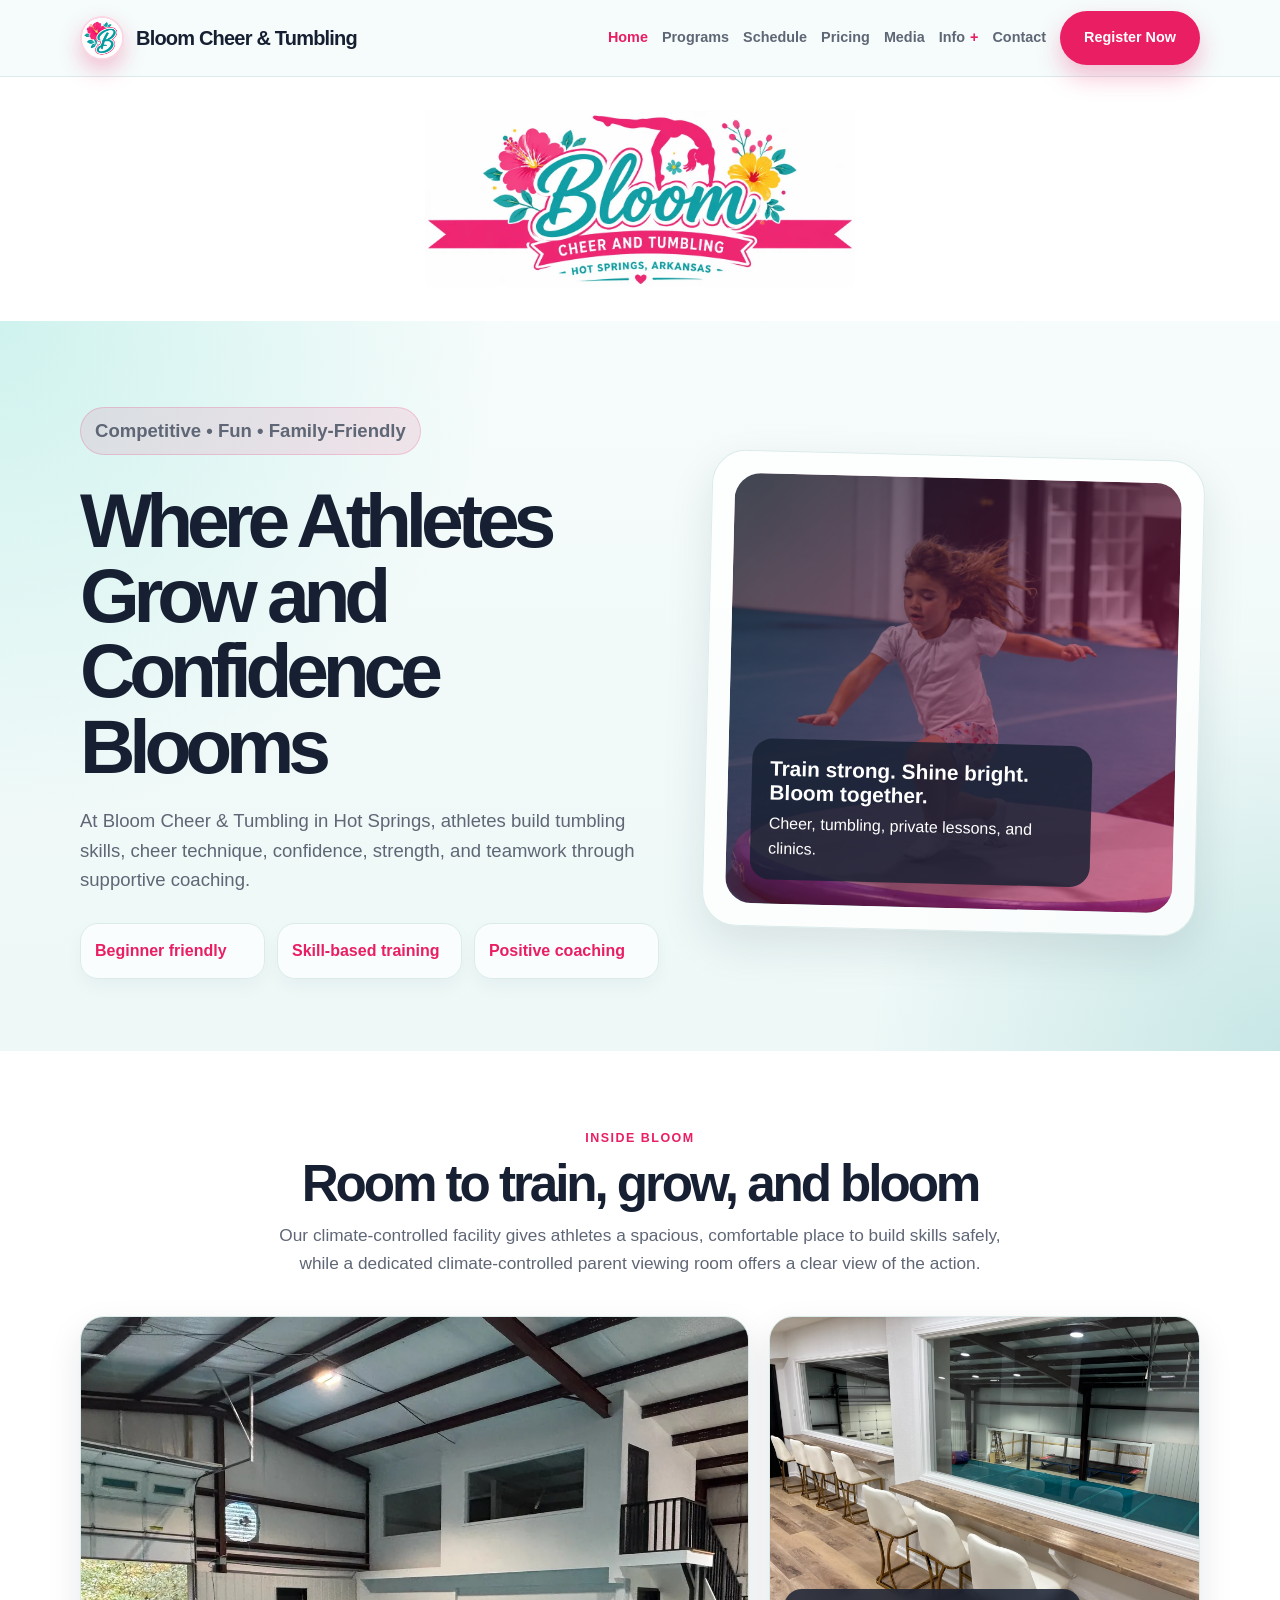
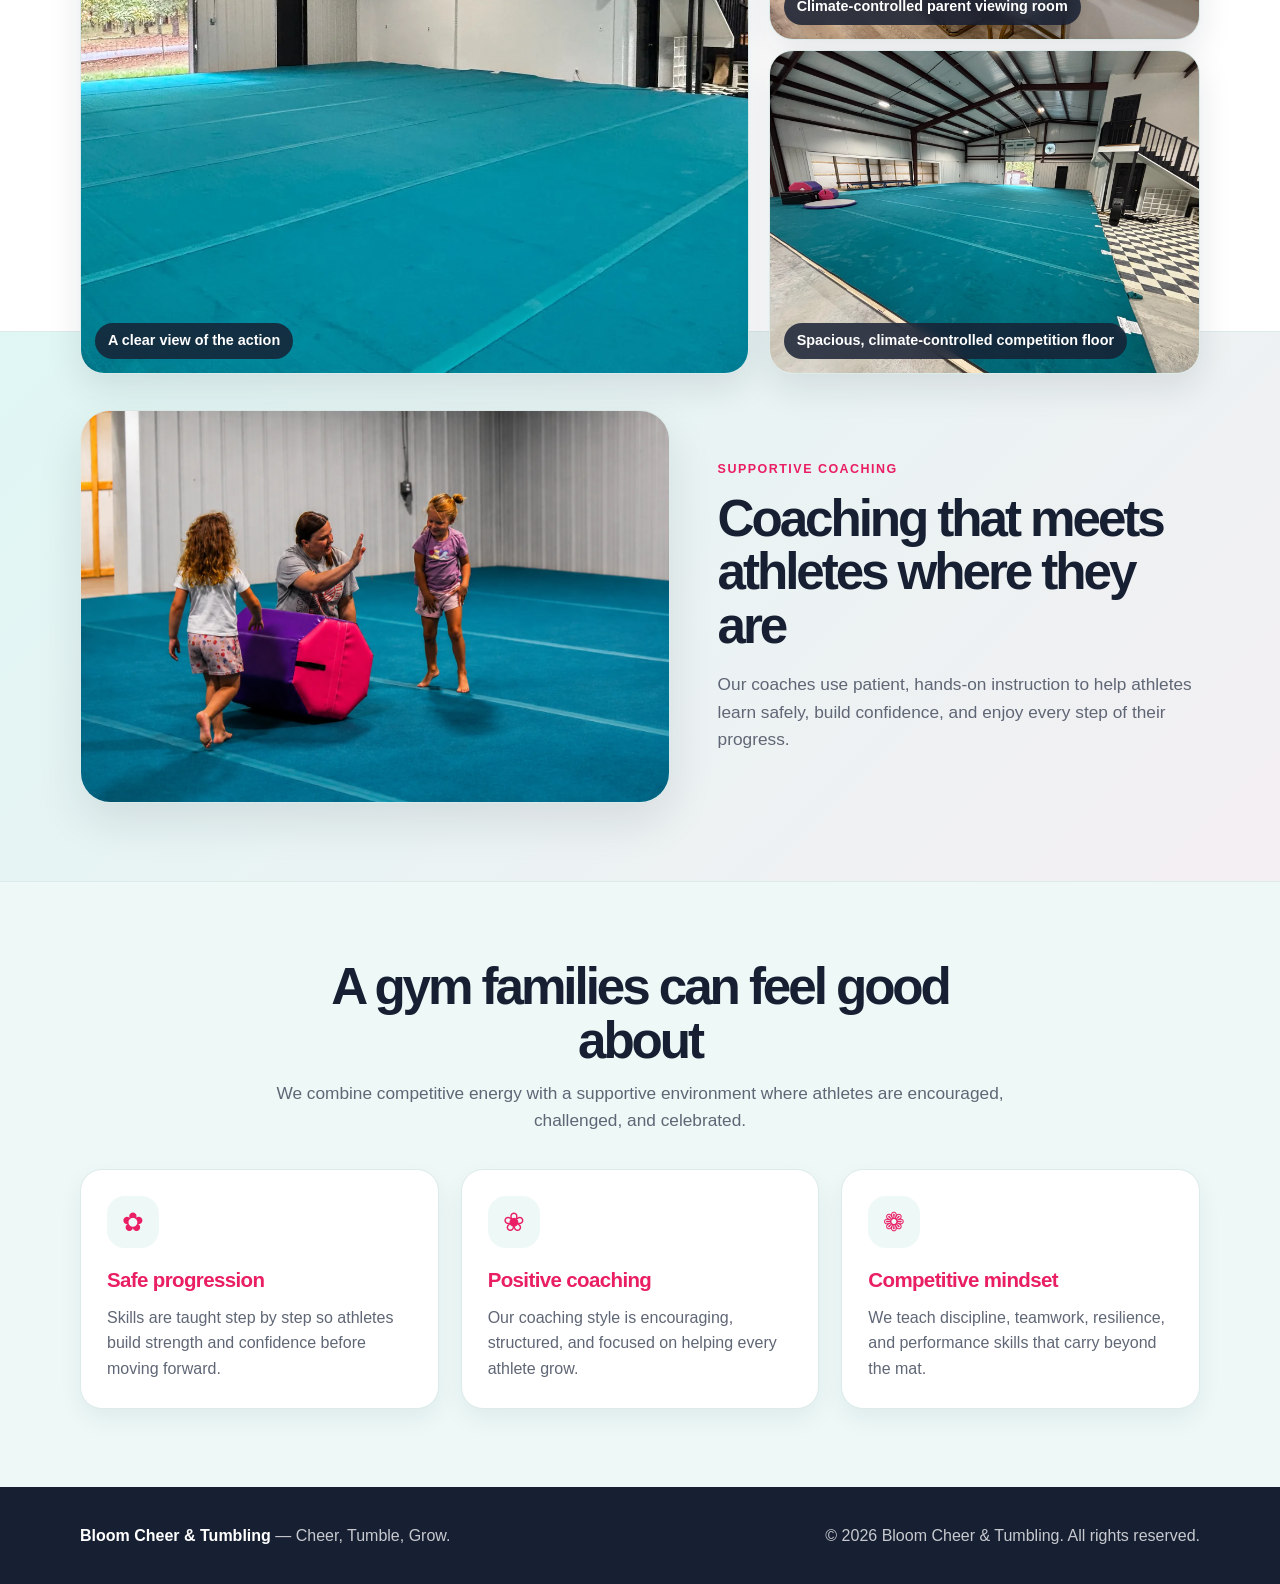
==== commit 29e52a1c: "added media section" ====
--- a/index.html
+++ b/index.html
@@ -106,6 +106,7 @@
         <a href="programs.html">Programs</a>
         <a href="schedule.html">Schedule</a>
         <a href="pricing.html">Pricing</a>
+        <a href="media.html">Media</a>
         <details class="nav-dropdown">
           <summary>Info</summary>
           <div class="nav-dropdown-menu">
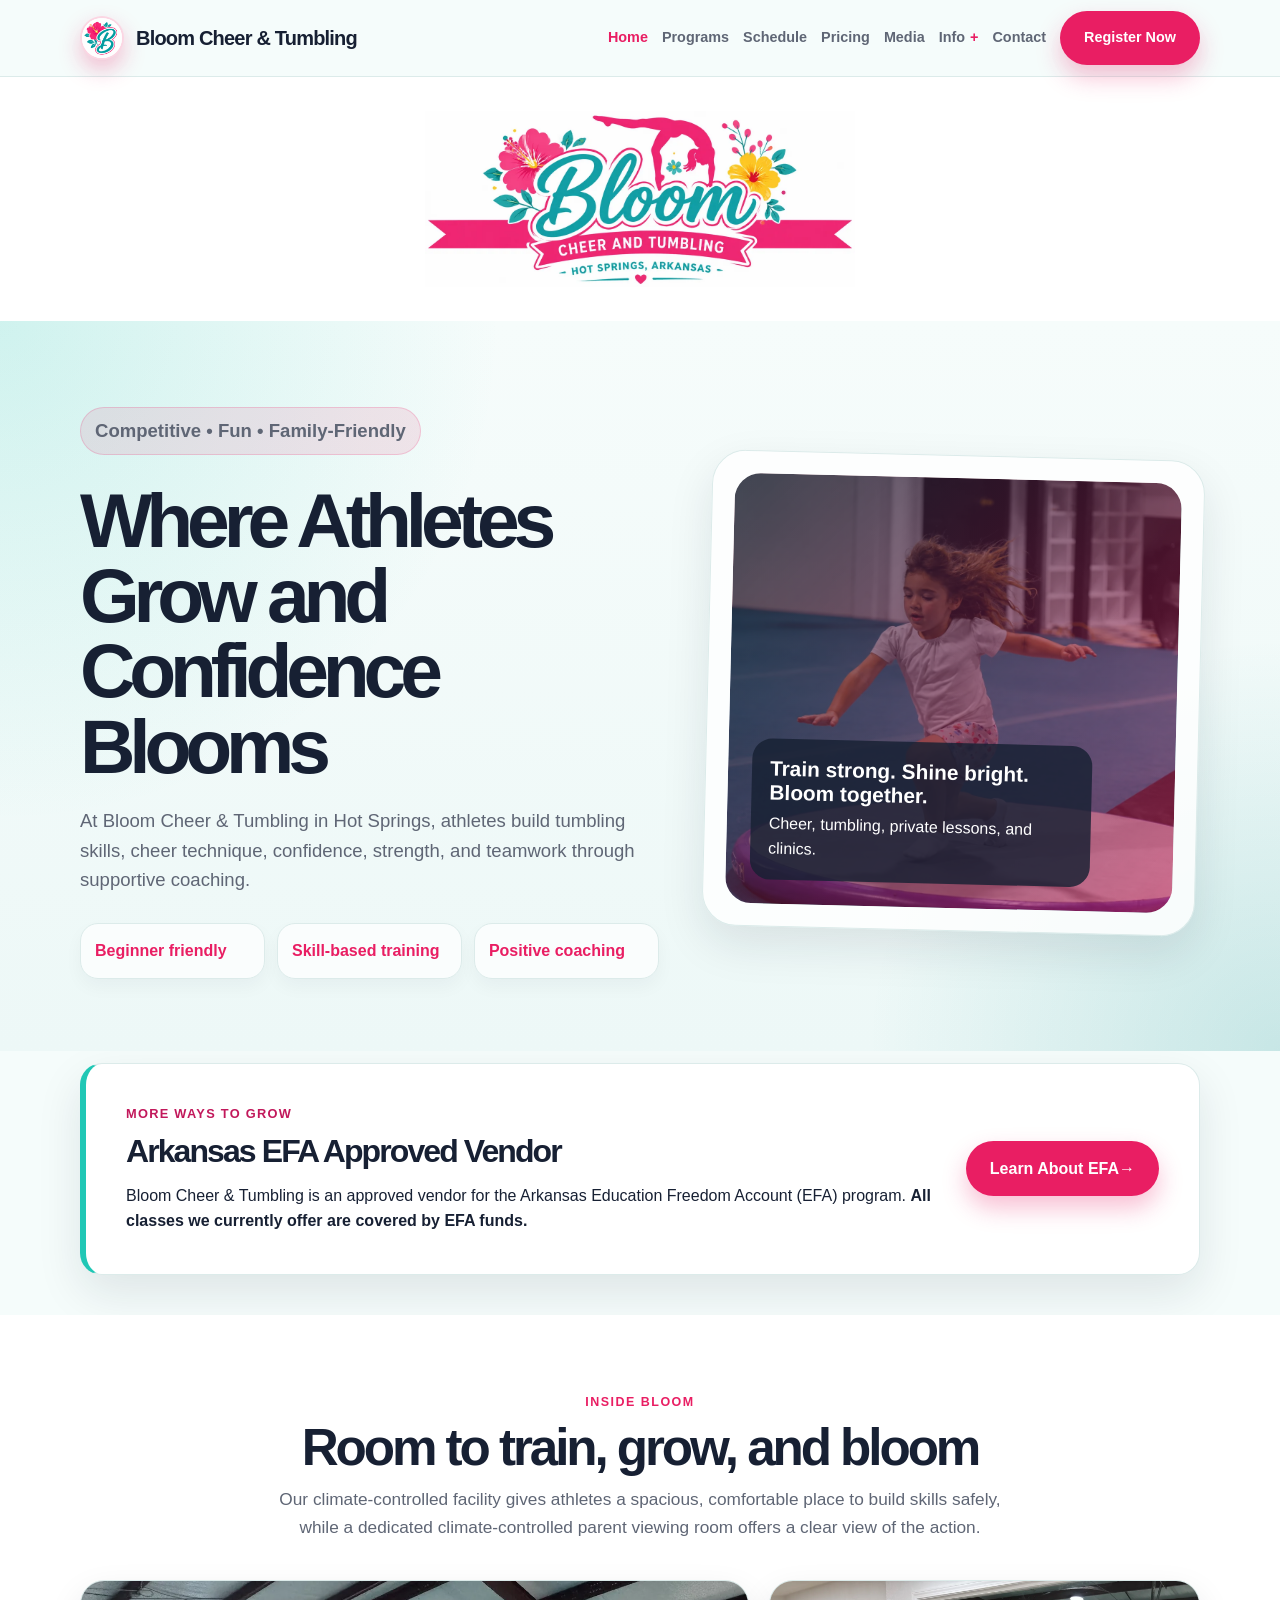
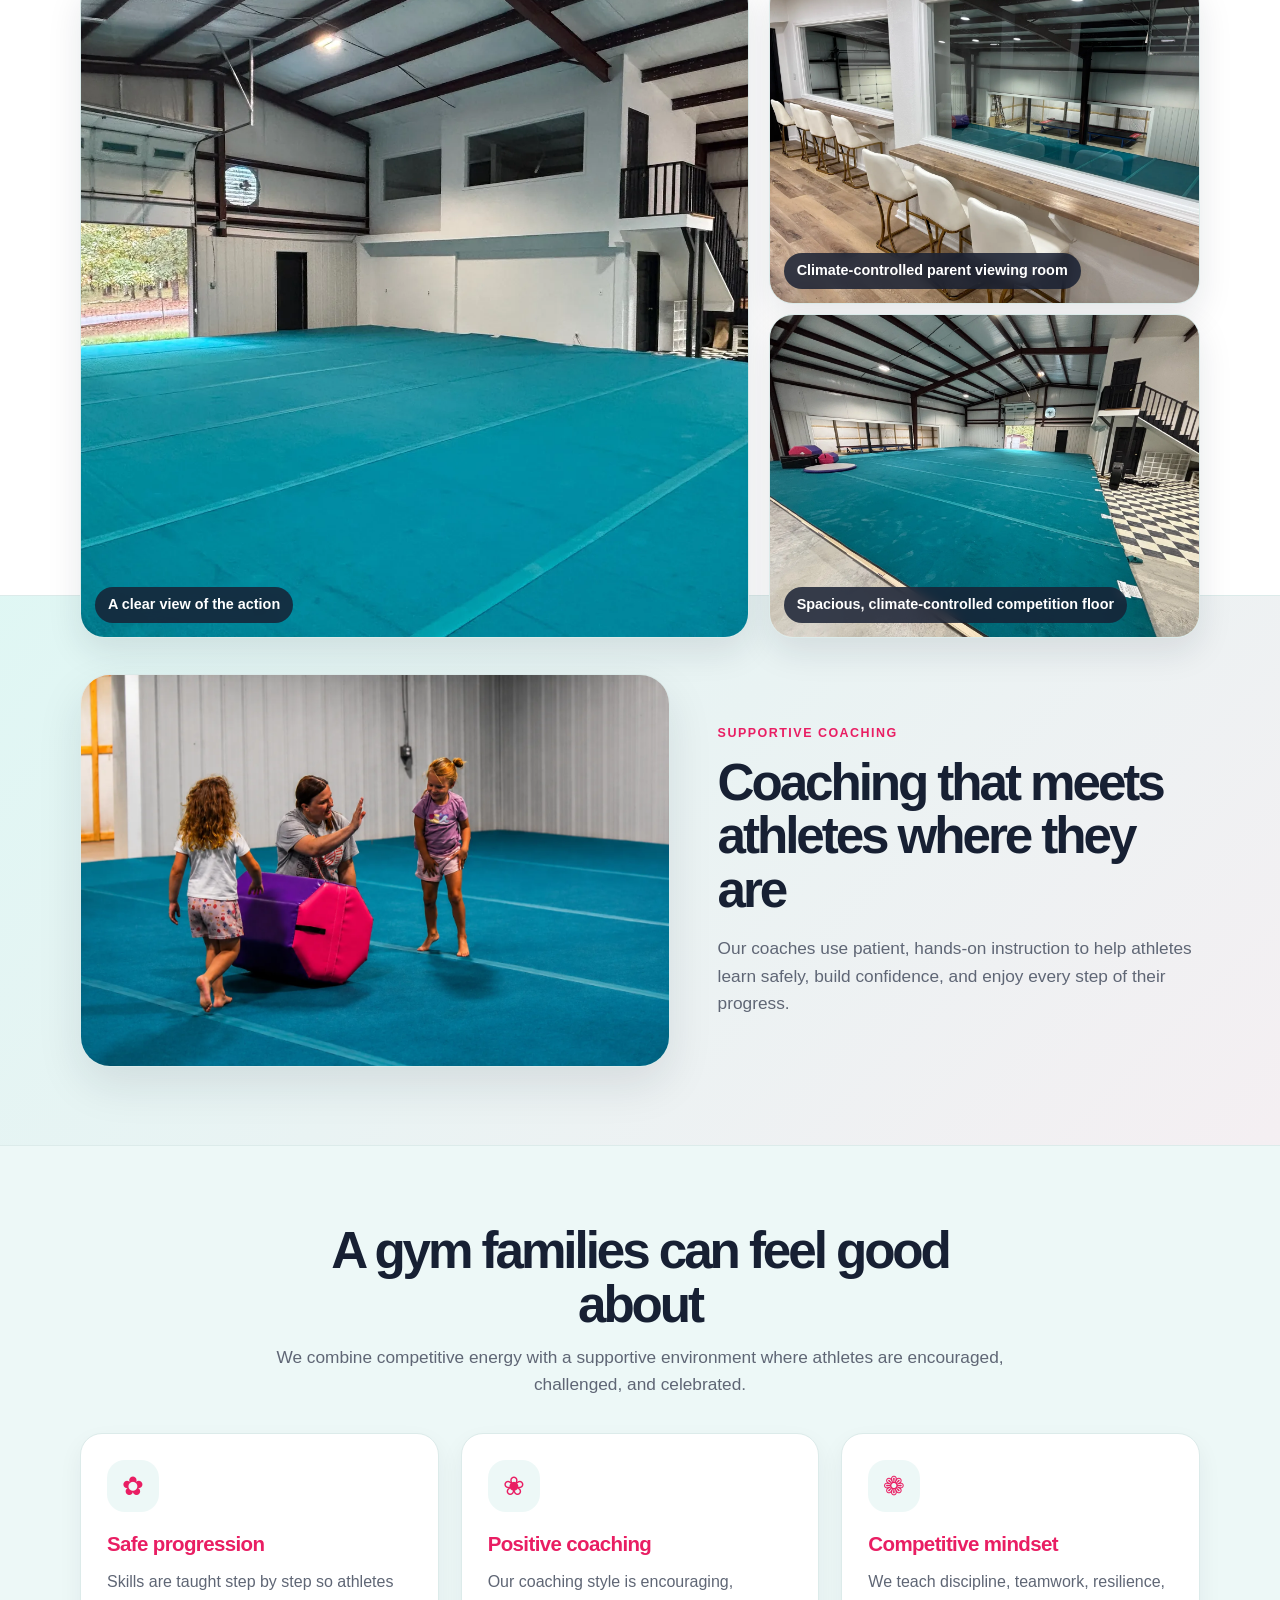
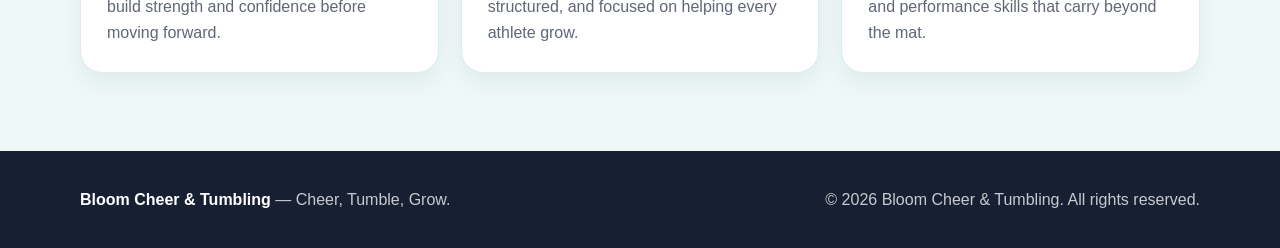
==== commit 31347aee: "EFA callouts" ====
--- a/index.html
+++ b/index.html
@@ -1,4 +1,4 @@
-﻿<!DOCTYPE html>
+<!DOCTYPE html>
 <html lang="en">
 <head>
   <meta charset="UTF-8" />
@@ -88,7 +88,7 @@
 
     gtag('config', 'G-JEN015XNBV');
   </script>
-  <link rel="stylesheet" href="css/styles.css?v=20260808-open-house" />
+  <link rel="stylesheet" href="css/styles.css?v=20261005-efa" />
 </head><body>
   <header>
     <div class="container nav">
@@ -110,7 +110,7 @@
         <details class="nav-dropdown">
           <summary>Info</summary>
           <div class="nav-dropdown-menu">
-            <a href="all-star-info.html">All Star Info</a>
+            <a href="all-star-info.html" hidden>All Star Info</a>
             <a href="about.html">About</a>
             <a href="faq.html">FAQ</a>
           </div>
@@ -155,6 +155,19 @@
       </div>
     </section>
 
+    <section class="efa-section" aria-labelledby="efa-heading">
+      <div class="container">
+        <div class="efa-callout">
+          <div>
+            <p class="efa-label">More ways to grow</p>
+            <h2 id="efa-heading">Arkansas EFA Approved Vendor</h2>
+            <p>Bloom Cheer &amp; Tumbling is an approved vendor for the Arkansas Education Freedom Account (EFA) program. <strong>All classes we currently offer are covered by EFA funds.</strong></p>
+          </div>
+          <a href="faq.html#efa" class="button button-primary">Learn About EFA <span aria-hidden="true">&rarr;</span></a>
+        </div>
+      </div>
+    </section>
+
     <section class="facility-section" aria-labelledby="facility-heading">
       <div class="container">
         <div class="section-heading center">
--- a/css/styles.css
+++ b/css/styles.css
@@ -21,6 +21,10 @@
       padding: 0;
     }
 
+    [hidden] {
+      display: none !important;
+    }
+
     html {
       scroll-behavior: smooth;
     }
@@ -45,6 +49,82 @@
     .container {
       width: min(1120px, calc(100% - 32px));
       margin: 0 auto;
+    }
+
+    .efa-section {
+      padding: 12px 0 40px;
+    }
+
+    .efa-callout {
+      display: flex;
+      align-items: center;
+      flex-wrap: wrap;
+      gap: 24px;
+      padding: clamp(24px, 4vw, 40px);
+      background: var(--white);
+      border: 1px solid var(--light-gray);
+      border-left: 6px solid var(--teal);
+      border-radius: var(--radius);
+      box-shadow: var(--shadow);
+    }
+
+    .efa-callout > div {
+      flex: 1 1 440px;
+    }
+
+    .efa-label {
+      color: var(--pink-dark);
+      font-size: 0.8rem;
+      font-weight: 800;
+      letter-spacing: 0.1em;
+      text-transform: uppercase;
+      margin-bottom: 8px;
+    }
+
+    .efa-callout h2 {
+      font-size: clamp(1.5rem, 3vw, 2rem);
+      line-height: 1.2;
+      margin-bottom: 12px;
+    }
+
+    .efa-callout .button {
+      flex-shrink: 0;
+    }
+
+    .efa-pricing-notice {
+      background: var(--white);
+      border-left: 4px solid var(--teal);
+      border-radius: 12px;
+      padding: 20px 24px;
+      margin-bottom: 28px;
+    }
+
+    .efa-pricing-notice a,
+    .efa-faq-content a {
+      color: var(--pink-dark);
+      text-decoration: underline;
+      text-underline-offset: 3px;
+      font-weight: 700;
+    }
+
+    .efa-faq {
+      scroll-margin-top: 120px;
+    }
+
+    .efa-faq-content {
+      padding: 24px;
+      background: var(--white);
+      border: 1px solid var(--light-gray);
+      border-left: 4px solid var(--teal);
+      border-radius: 16px;
+    }
+
+    .efa-faq-content h4:not(:first-child) {
+      margin-top: 20px;
+    }
+
+    .efa-faq-content p {
+      margin-top: 8px;
     }
 
     .announcement {
@@ -1283,6 +1363,14 @@
       padding: 16px;
     }
 
+    .media-date {
+      display: block;
+      color: var(--gray);
+      font-size: 0.9rem;
+      font-weight: 800;
+      text-align: center;
+    }
+
     .media-meta {
       display: flex;
       align-items: center;
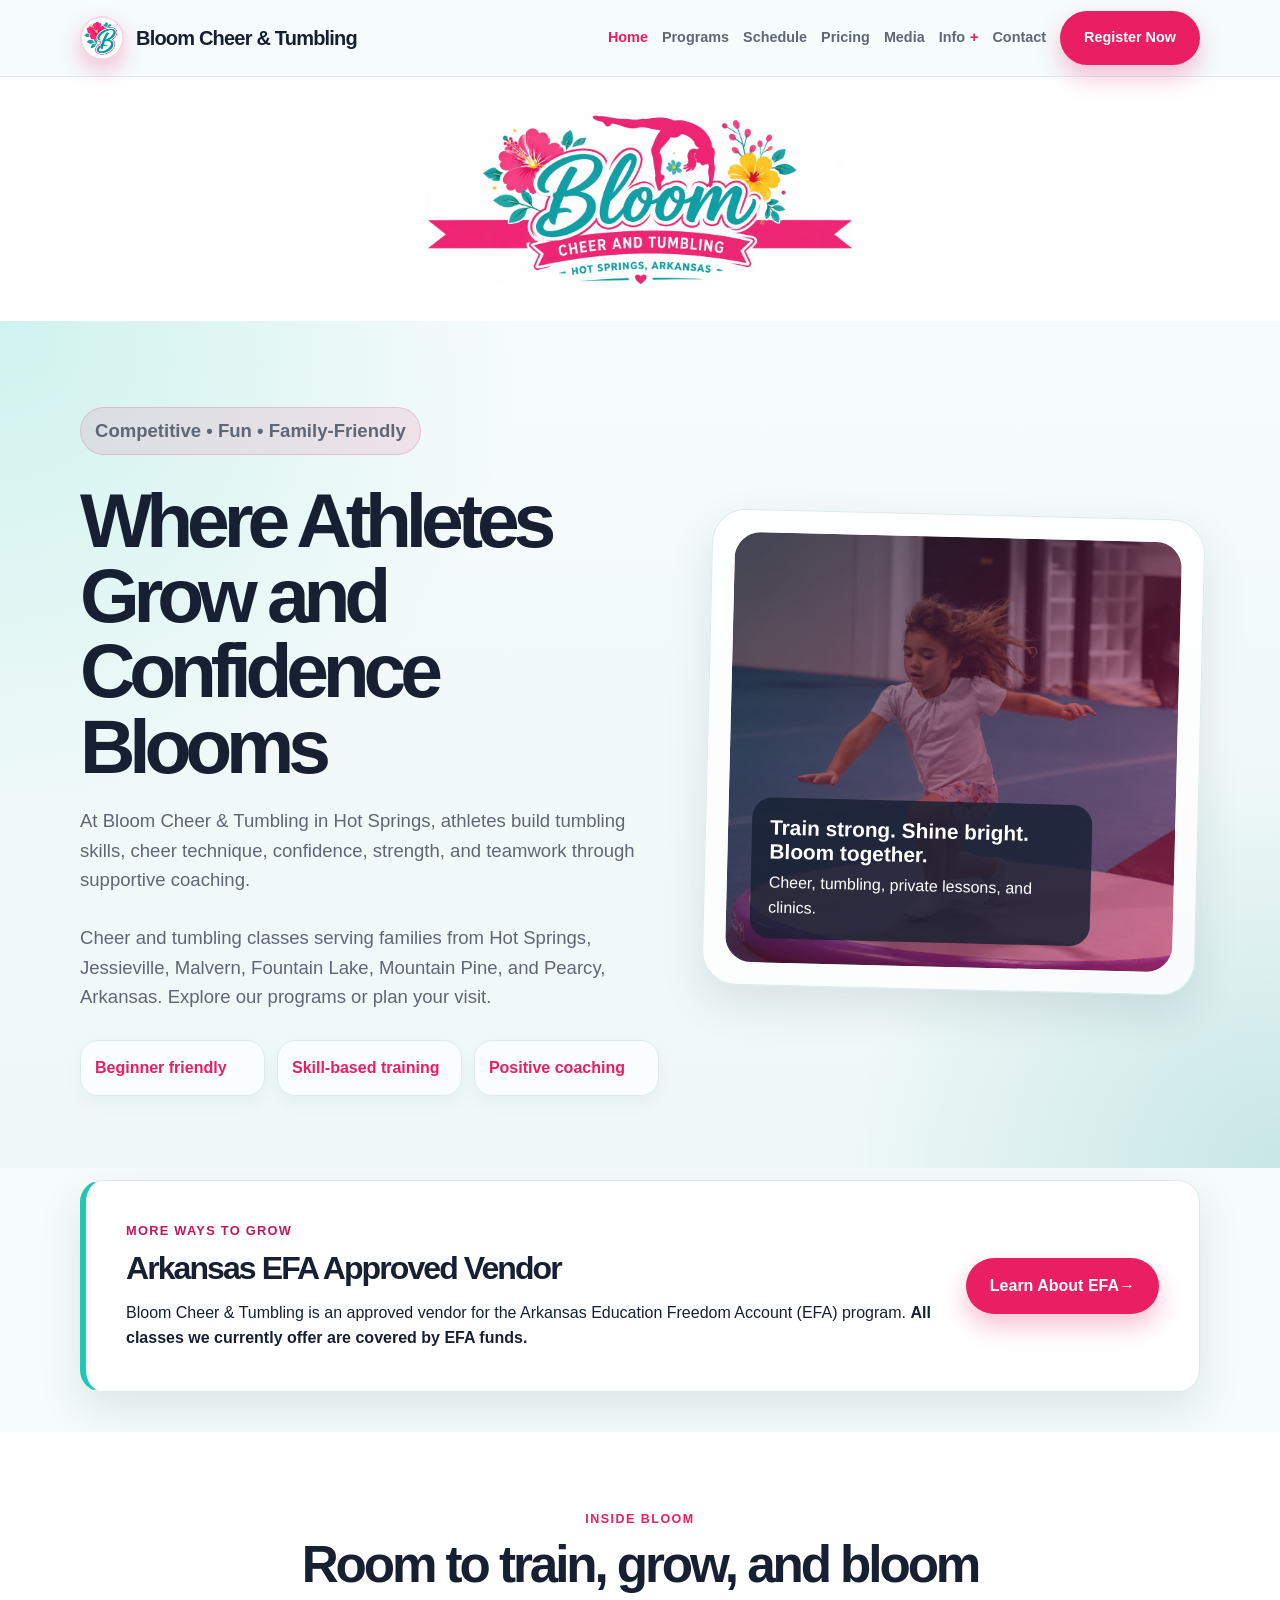
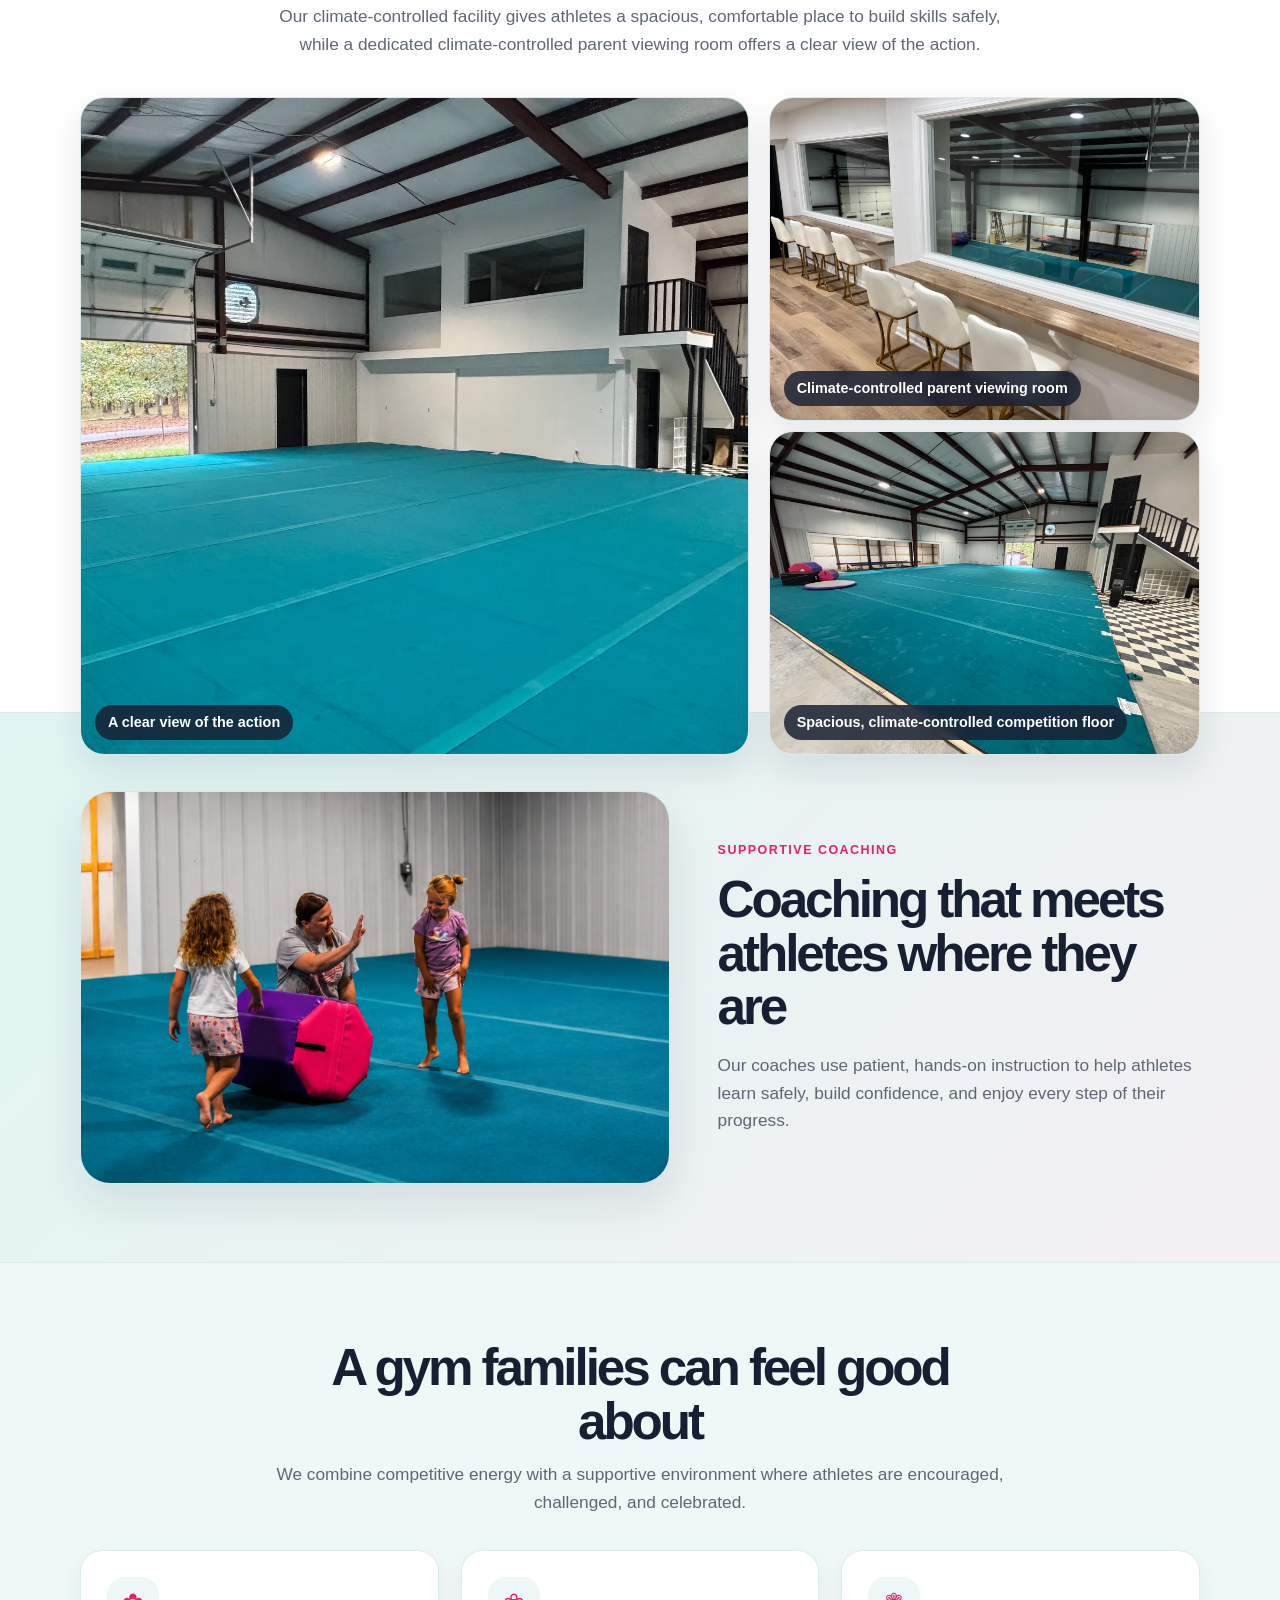
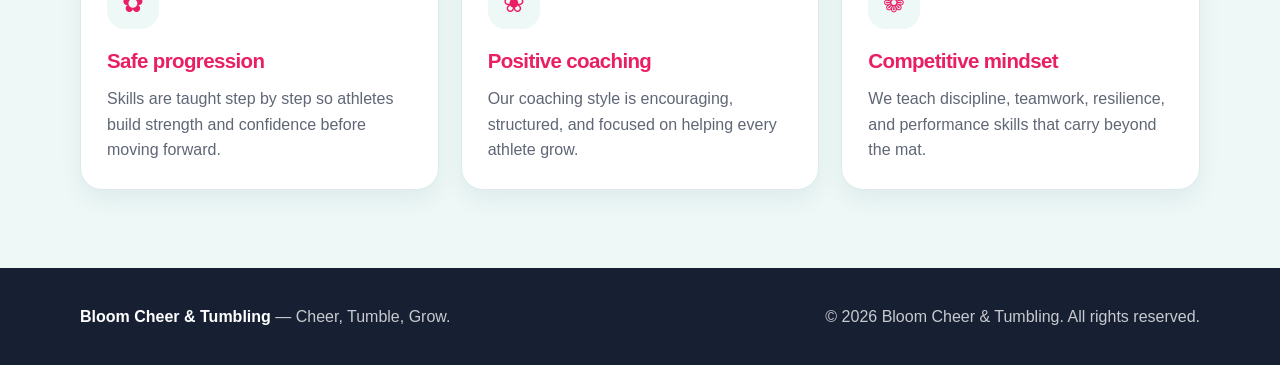
==== commit 9f734cac: "Serving Families" ====
--- a/index.html
+++ b/index.html
@@ -4,18 +4,18 @@
   <meta charset="UTF-8" />
   <meta name="viewport" content="width=device-width, initial-scale=1.0" />
   <title>Bloom Cheer & Tumbling | Cheer & Tumbling Classes in Hot Springs, AR</title>
-  <meta name="description" content="Bloom Cheer & Tumbling offers cheer classes, tumbling classes, private lessons, clinics, and all-star cheer training for athletes in Hot Springs, Arkansas." />
+  <meta name="description" content="Cheer and tumbling classes in Hot Springs, AR, serving families from Jessieville, Malvern, Fountain Lake, Mountain Pine, and Pearcy." />
   <link rel="canonical" href="https://bloomcheerandtumbling.com/" />
   <meta property="og:type" content="website" />
   <meta property="og:site_name" content="Bloom Cheer & Tumbling" />
   <meta property="og:title" content="Bloom Cheer & Tumbling | Cheer & Tumbling Classes in Hot Springs, AR" />
-  <meta property="og:description" content="Bloom Cheer & Tumbling offers cheer, tumbling, private lessons, and all-star cheer training in Hot Springs, Arkansas." />
+  <meta property="og:description" content="Cheer and tumbling classes in Hot Springs, AR, serving families from Jessieville, Malvern, Fountain Lake, Mountain Pine, and Pearcy." />
   <meta property="og:url" content="https://bloomcheerandtumbling.com/" />
   <meta property="og:image" content="https://bloomcheerandtumbling.com/assets/logo/logo_full.webp" />
   <meta property="og:image:alt" content="Bloom Cheer & Tumbling logo" />
   <meta name="twitter:card" content="summary_large_image" />
   <meta name="twitter:title" content="Bloom Cheer & Tumbling | Cheer & Tumbling Classes in Hot Springs, AR" />
-  <meta name="twitter:description" content="Bloom Cheer & Tumbling offers cheer, tumbling, private lessons, and all-star cheer training in Hot Springs, Arkansas." />
+  <meta name="twitter:description" content="Cheer and tumbling classes in Hot Springs, AR, serving families from Jessieville, Malvern, Fountain Lake, Mountain Pine, and Pearcy." />
   <meta name="twitter:image" content="https://bloomcheerandtumbling.com/assets/logo/logo_full.webp" />
   <script type="application/ld+json">
     {
@@ -42,10 +42,13 @@
       ],
       "areaServed": [
         "Hot Springs, AR",
+        "Jessieville, AR",
+        "Malvern, AR",
+        "Fountain Lake, AR",
+        "Mountain Pine, AR",
+        "Pearcy, AR",
         "Hot Springs Village, AR",
-        "Lake Hamilton, AR",
-        "Mountain Pine, AR",
-        "Malvern, AR"
+        "Lake Hamilton, AR"
       ],
       "makesOffer": [
         {
@@ -137,6 +140,12 @@
             cheer technique, confidence, strength, and teamwork through supportive coaching.
           </p>
 
+          <p class="service-area">
+            Cheer and tumbling classes serving families from Hot Springs, Jessieville, Malvern,
+            Fountain Lake, Mountain Pine, and Pearcy, Arkansas.
+            <a href="programs.html">Explore our programs</a> or <a href="contact.html">plan your visit</a>.
+          </p>
+
           <div class="hero-points" aria-label="Highlights">
             <div class="hero-point">Beginner friendly</div>
             <div class="hero-point">Skill-based training</div>
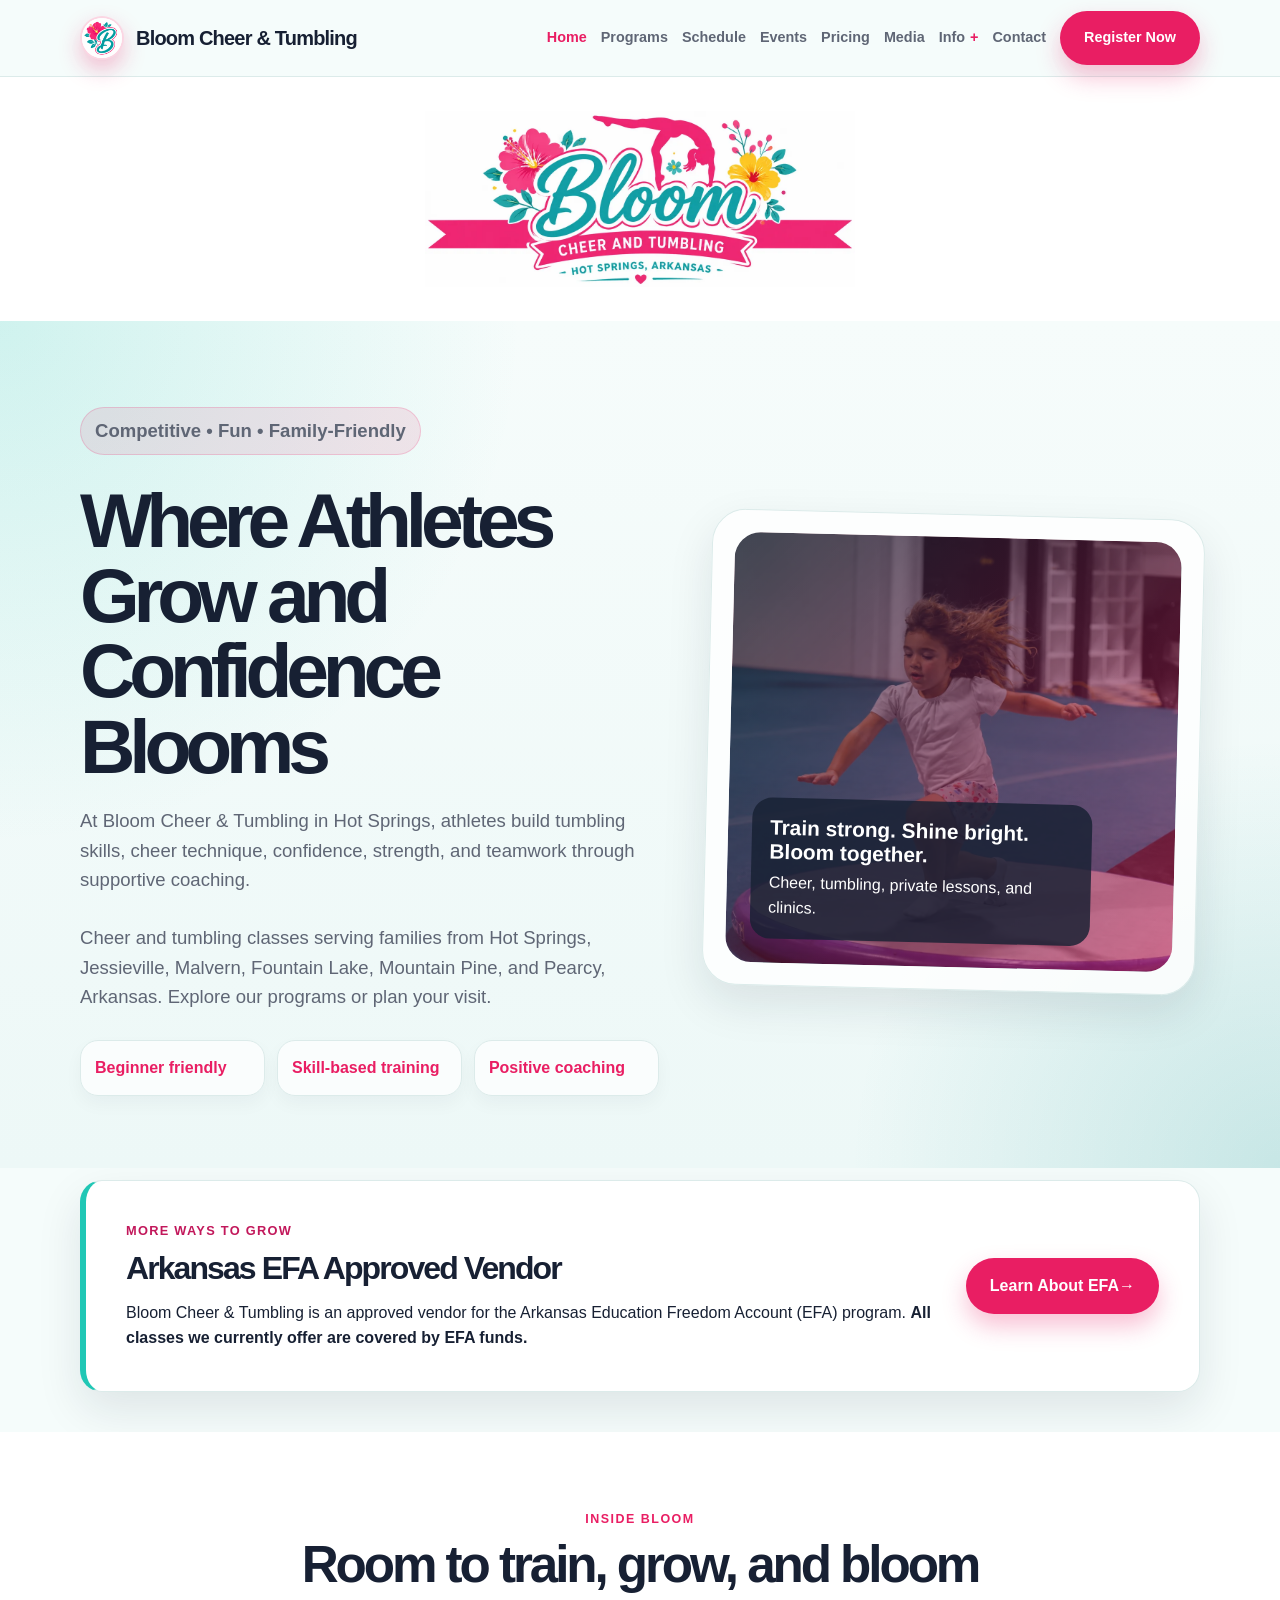
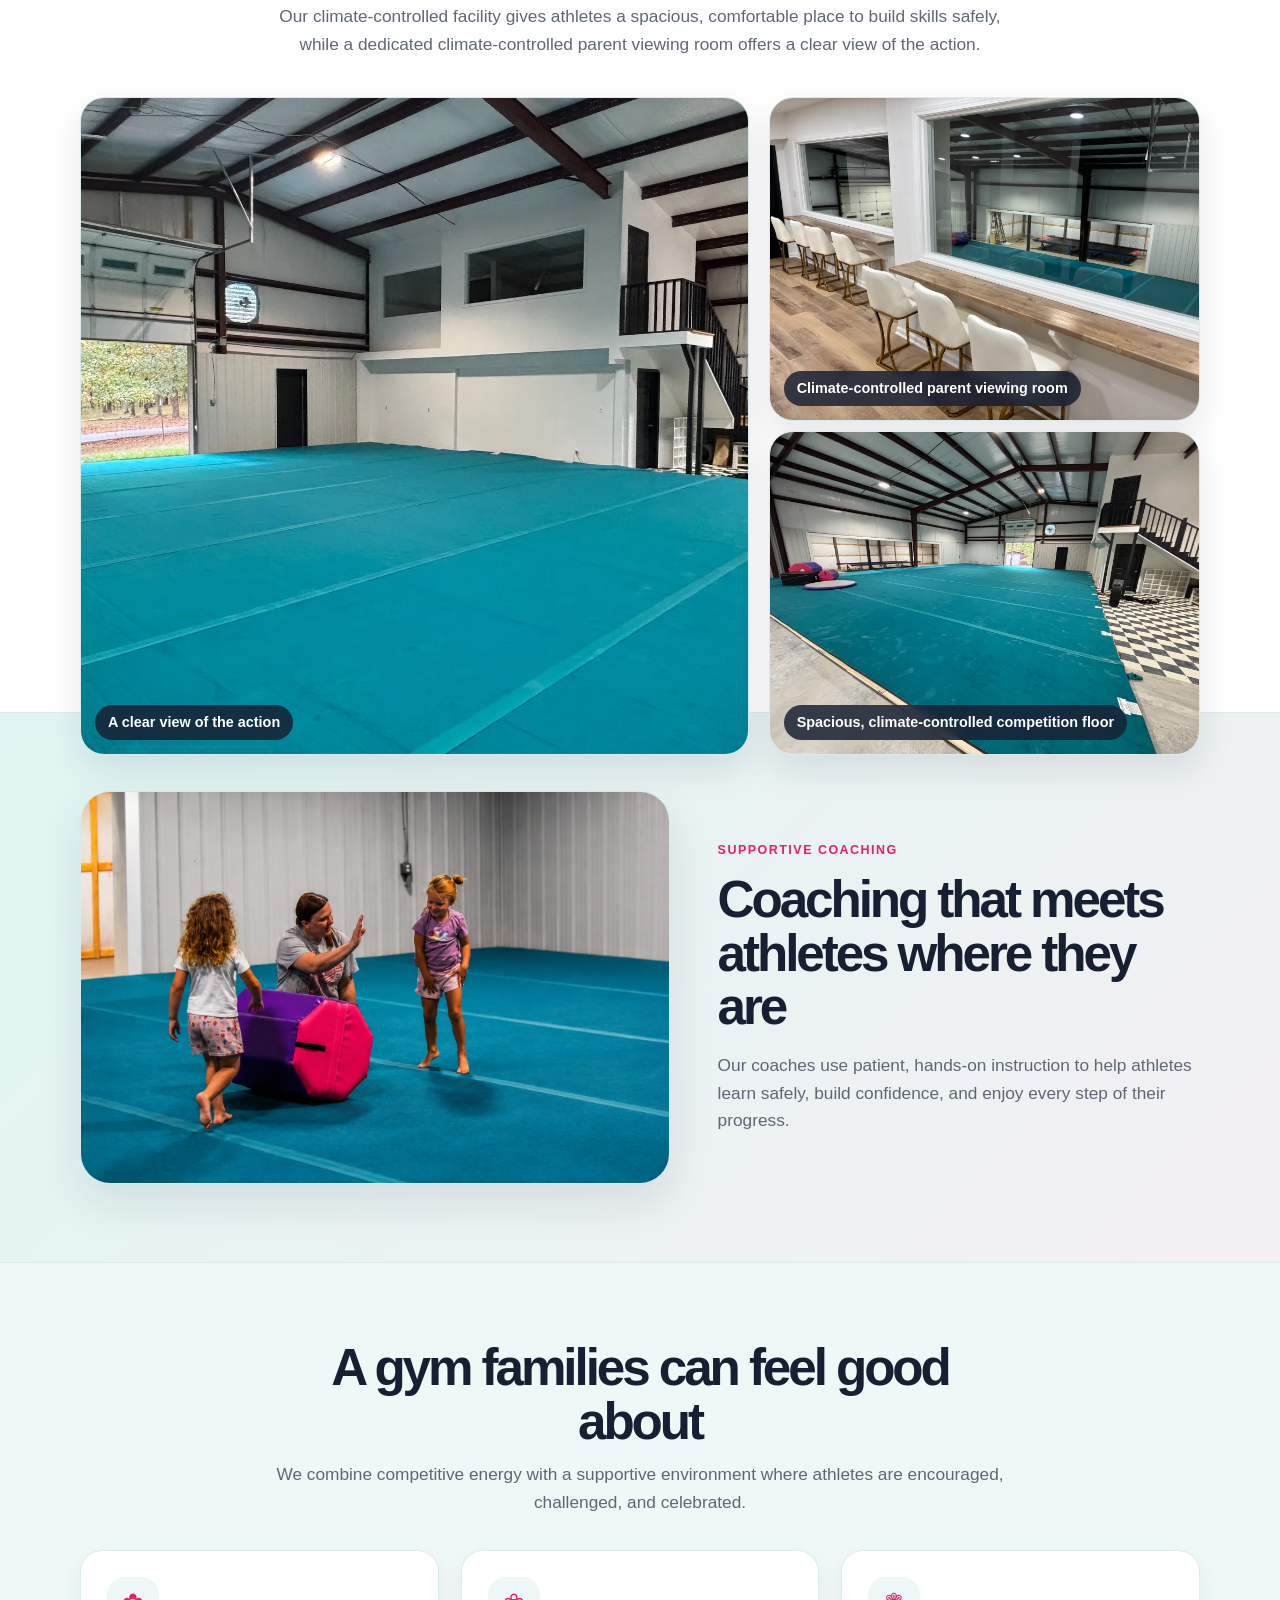
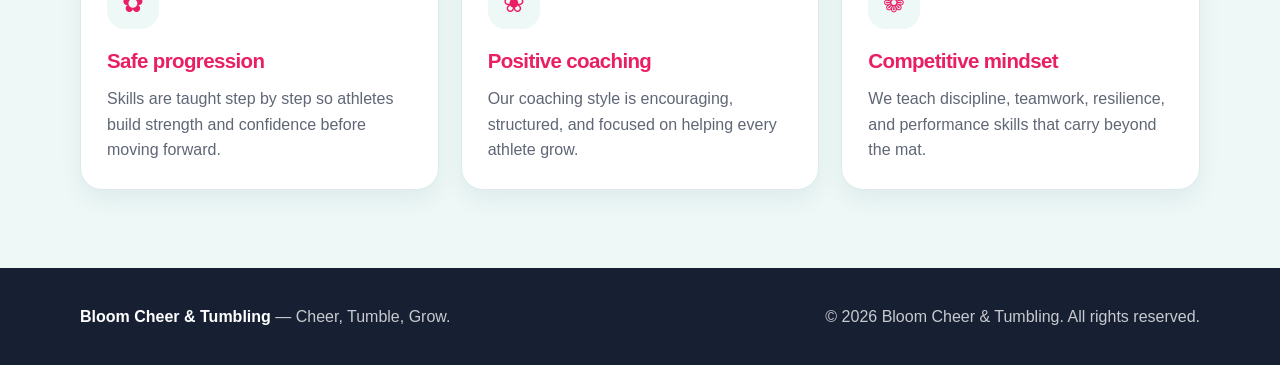
==== commit dccd24ab: "Added event calendar" ====
--- a/index.html
+++ b/index.html
@@ -108,6 +108,7 @@
         <a href="./" class="active">Home</a>
         <a href="programs.html">Programs</a>
         <a href="schedule.html">Schedule</a>
+        <a href="https://app.jackrabbitclass.com/eventcalendar.asp?orgID=558359">Events</a>
         <a href="pricing.html">Pricing</a>
         <a href="media.html">Media</a>
         <details class="nav-dropdown">
